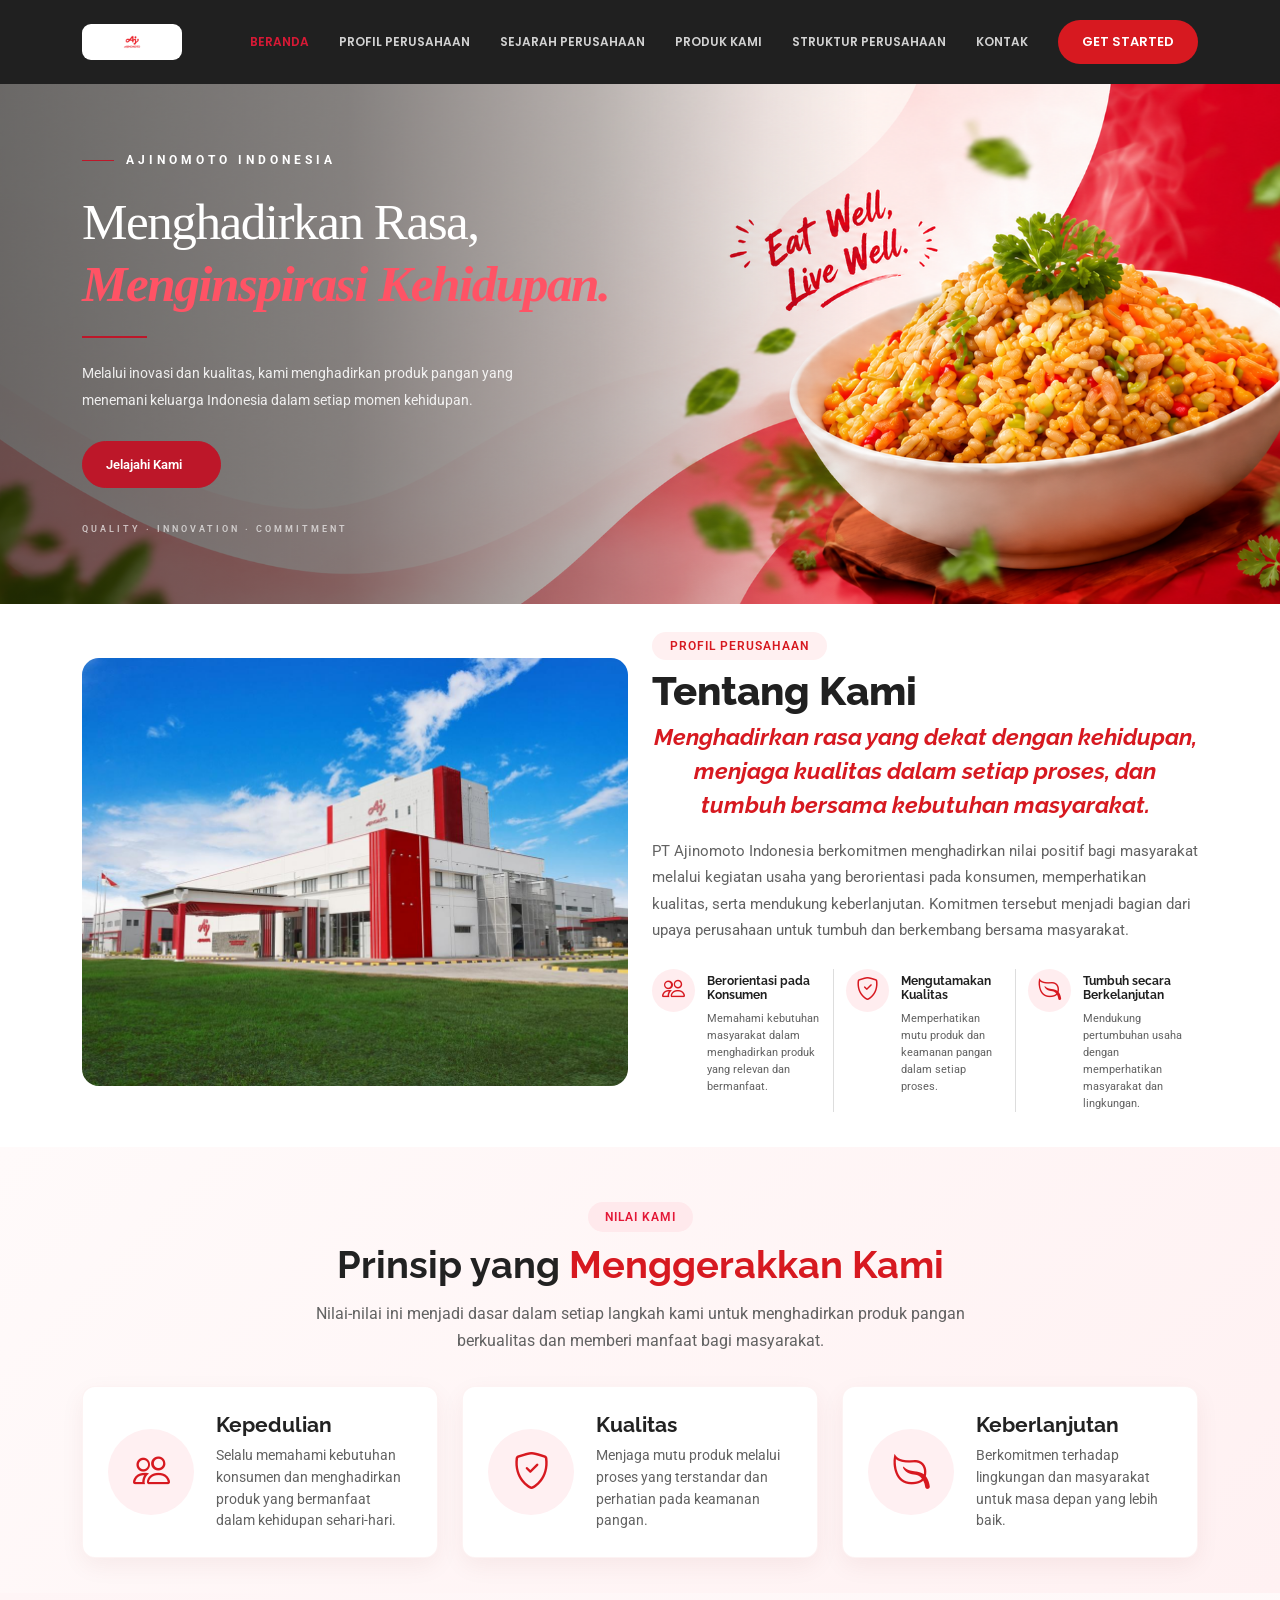
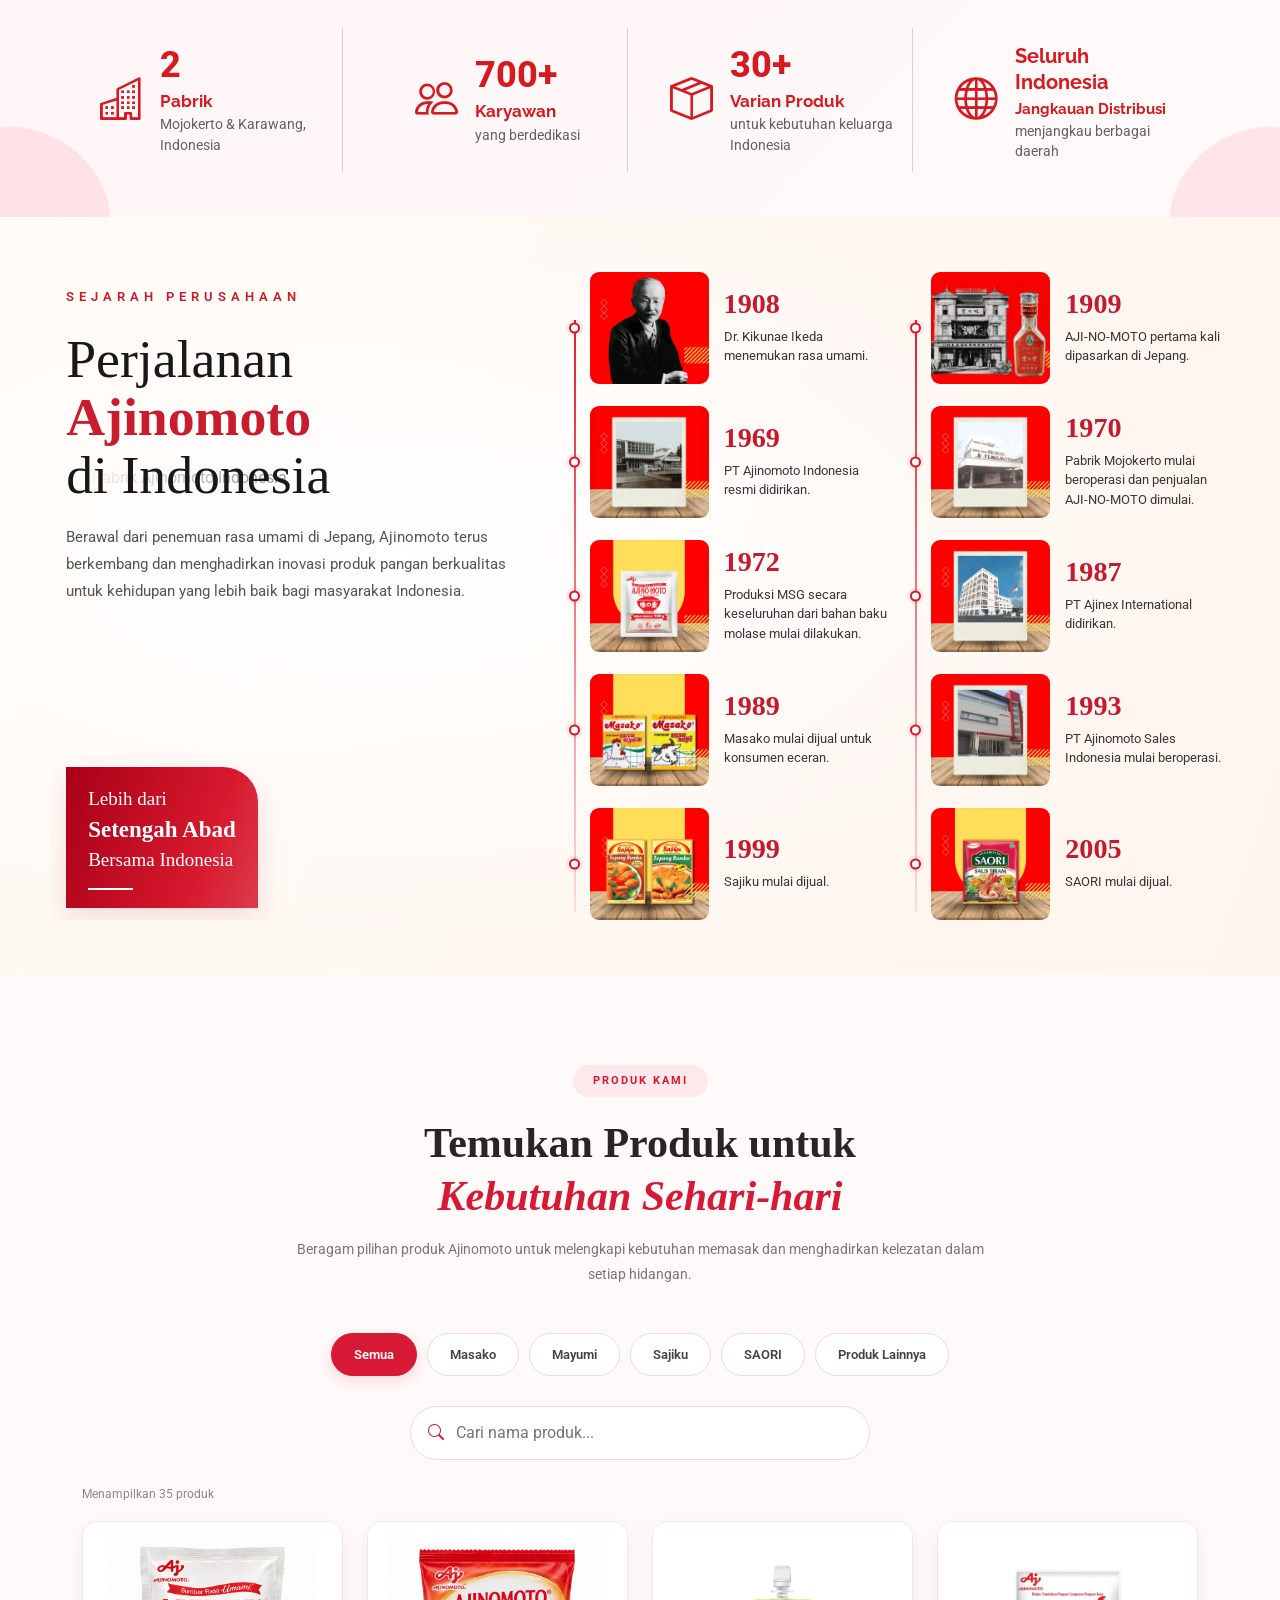
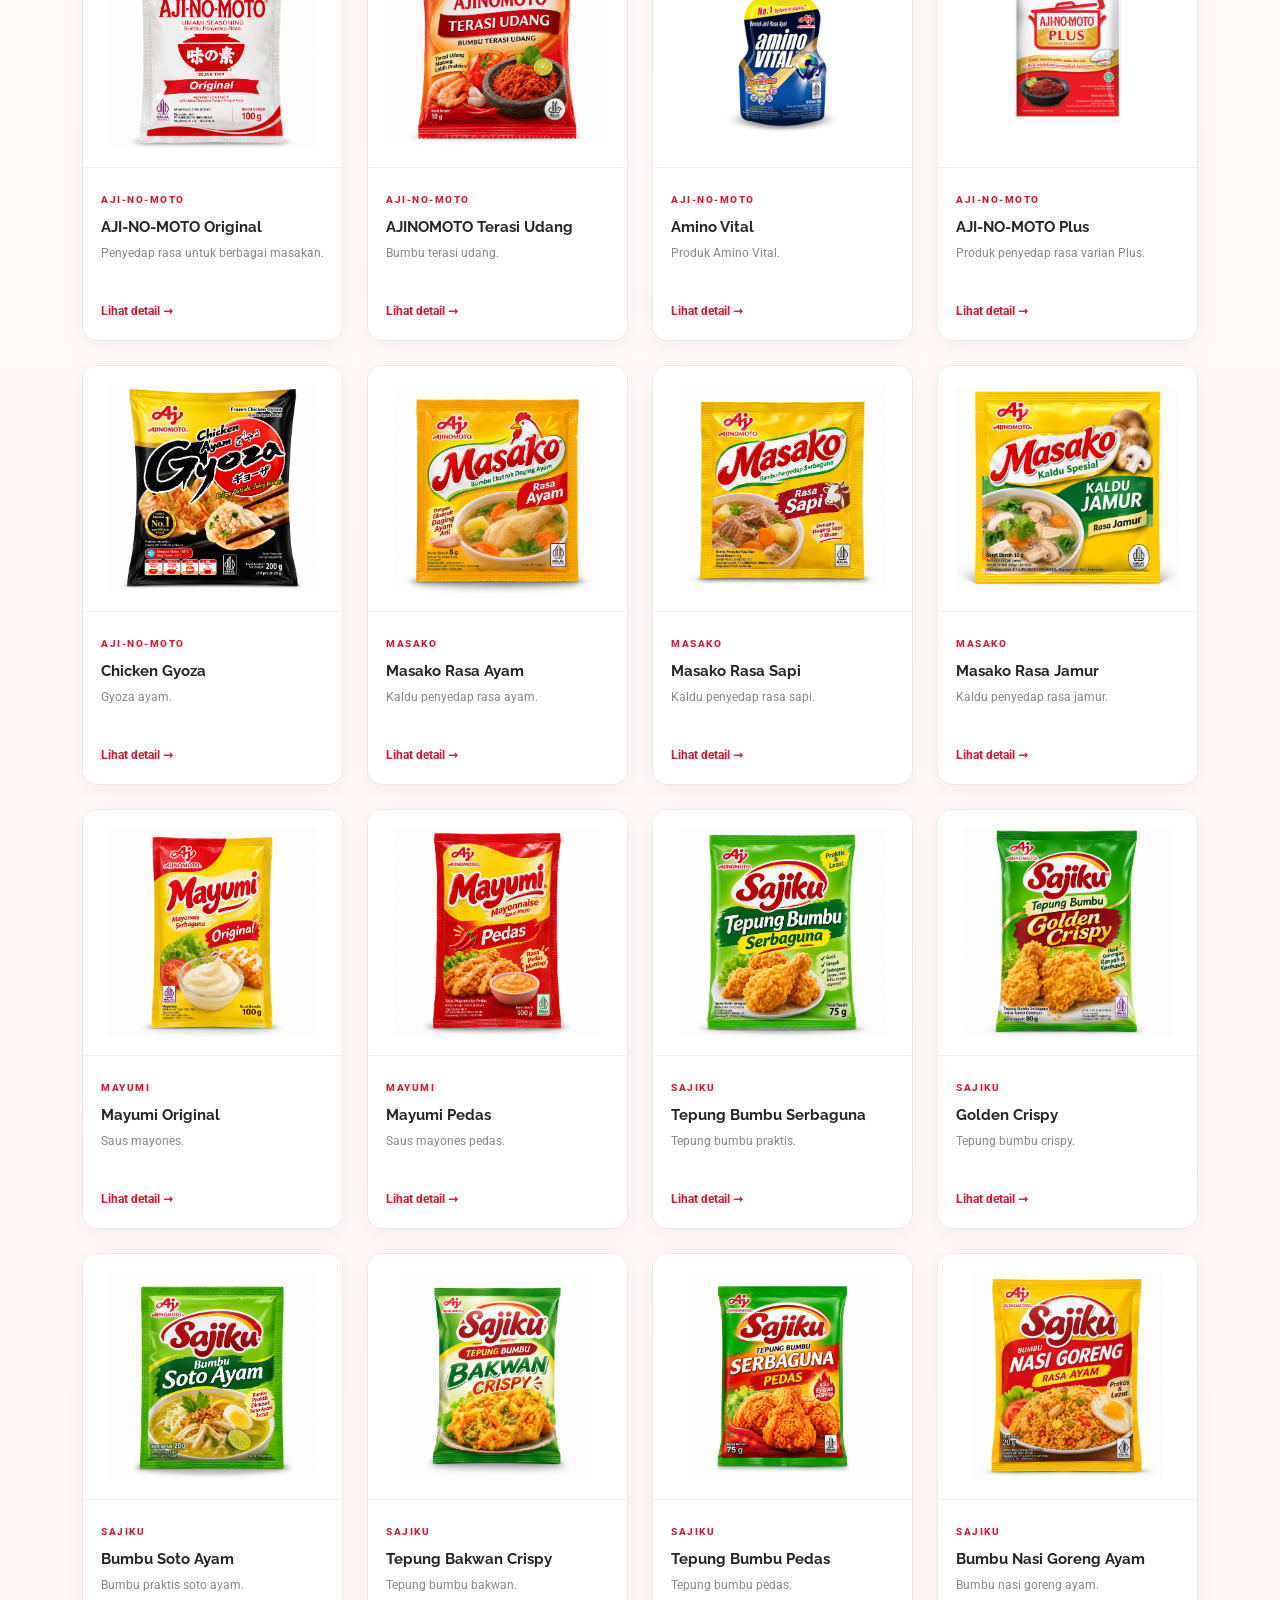
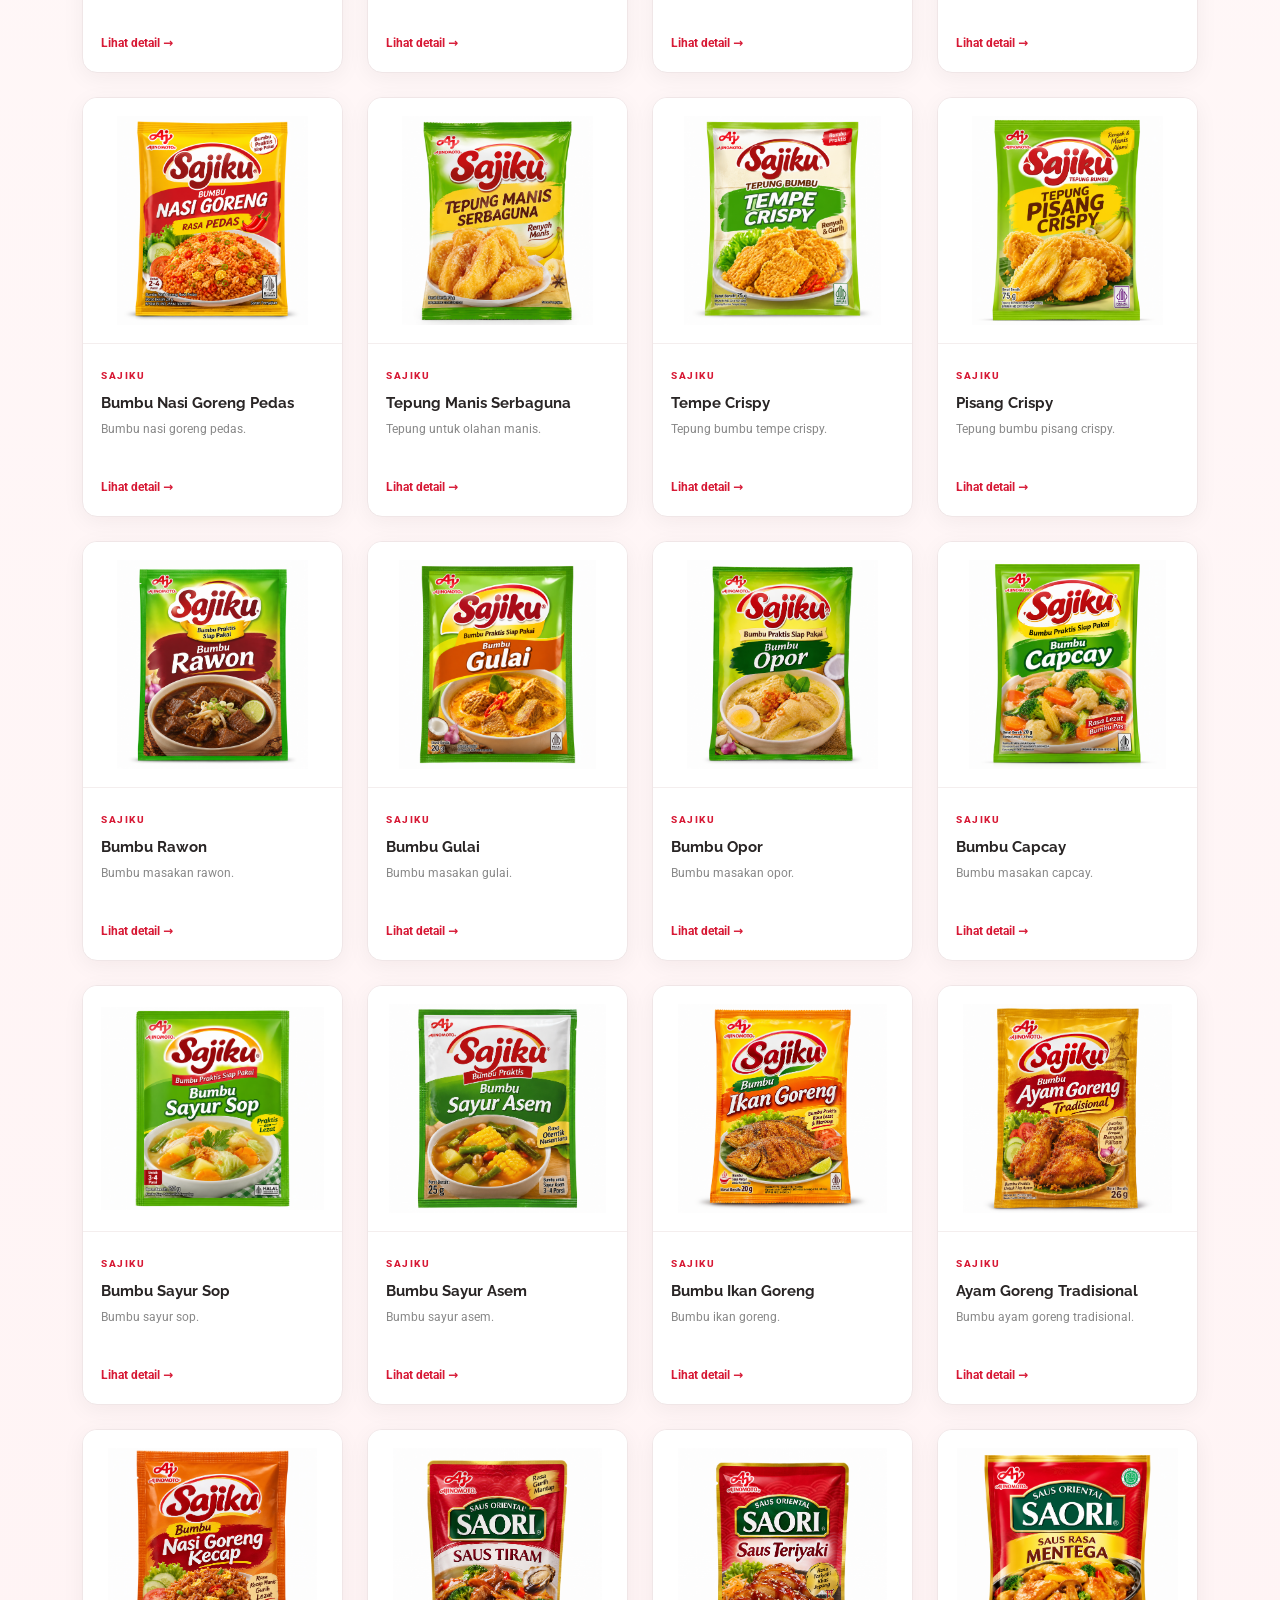
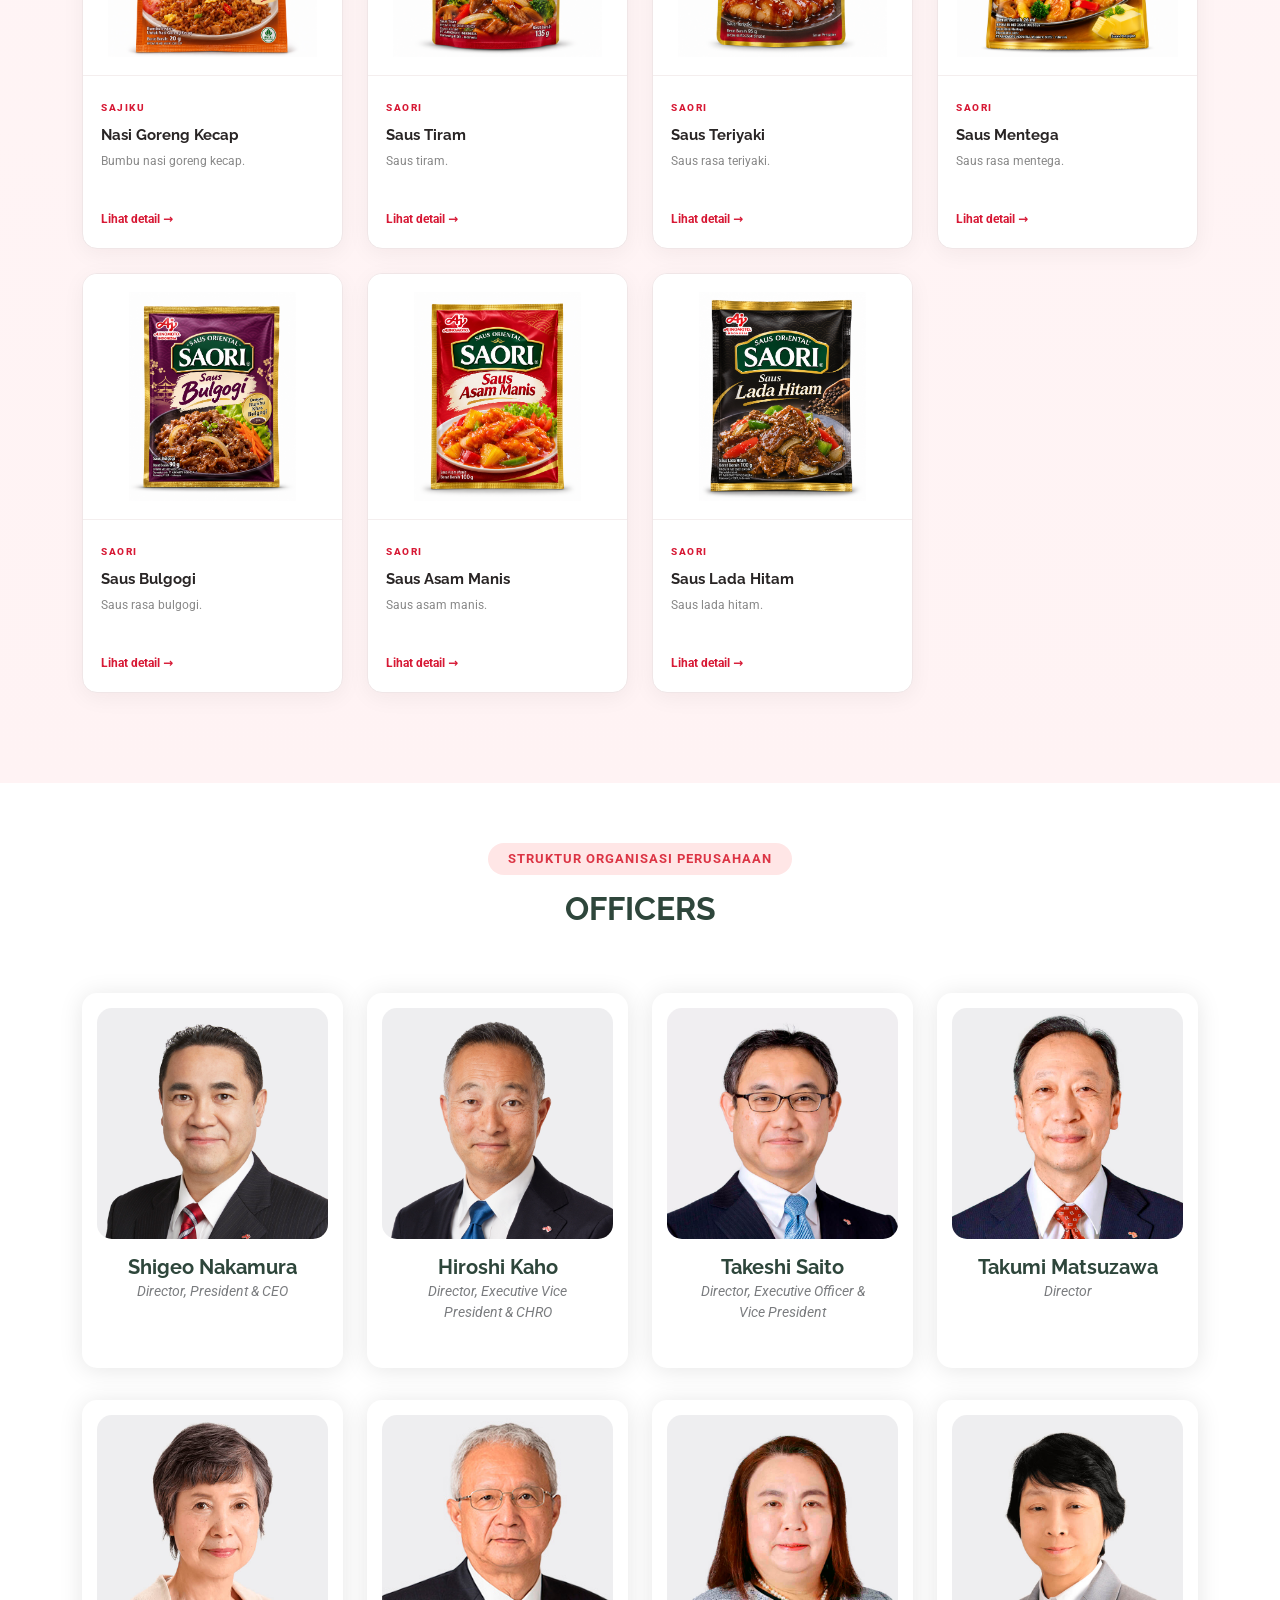
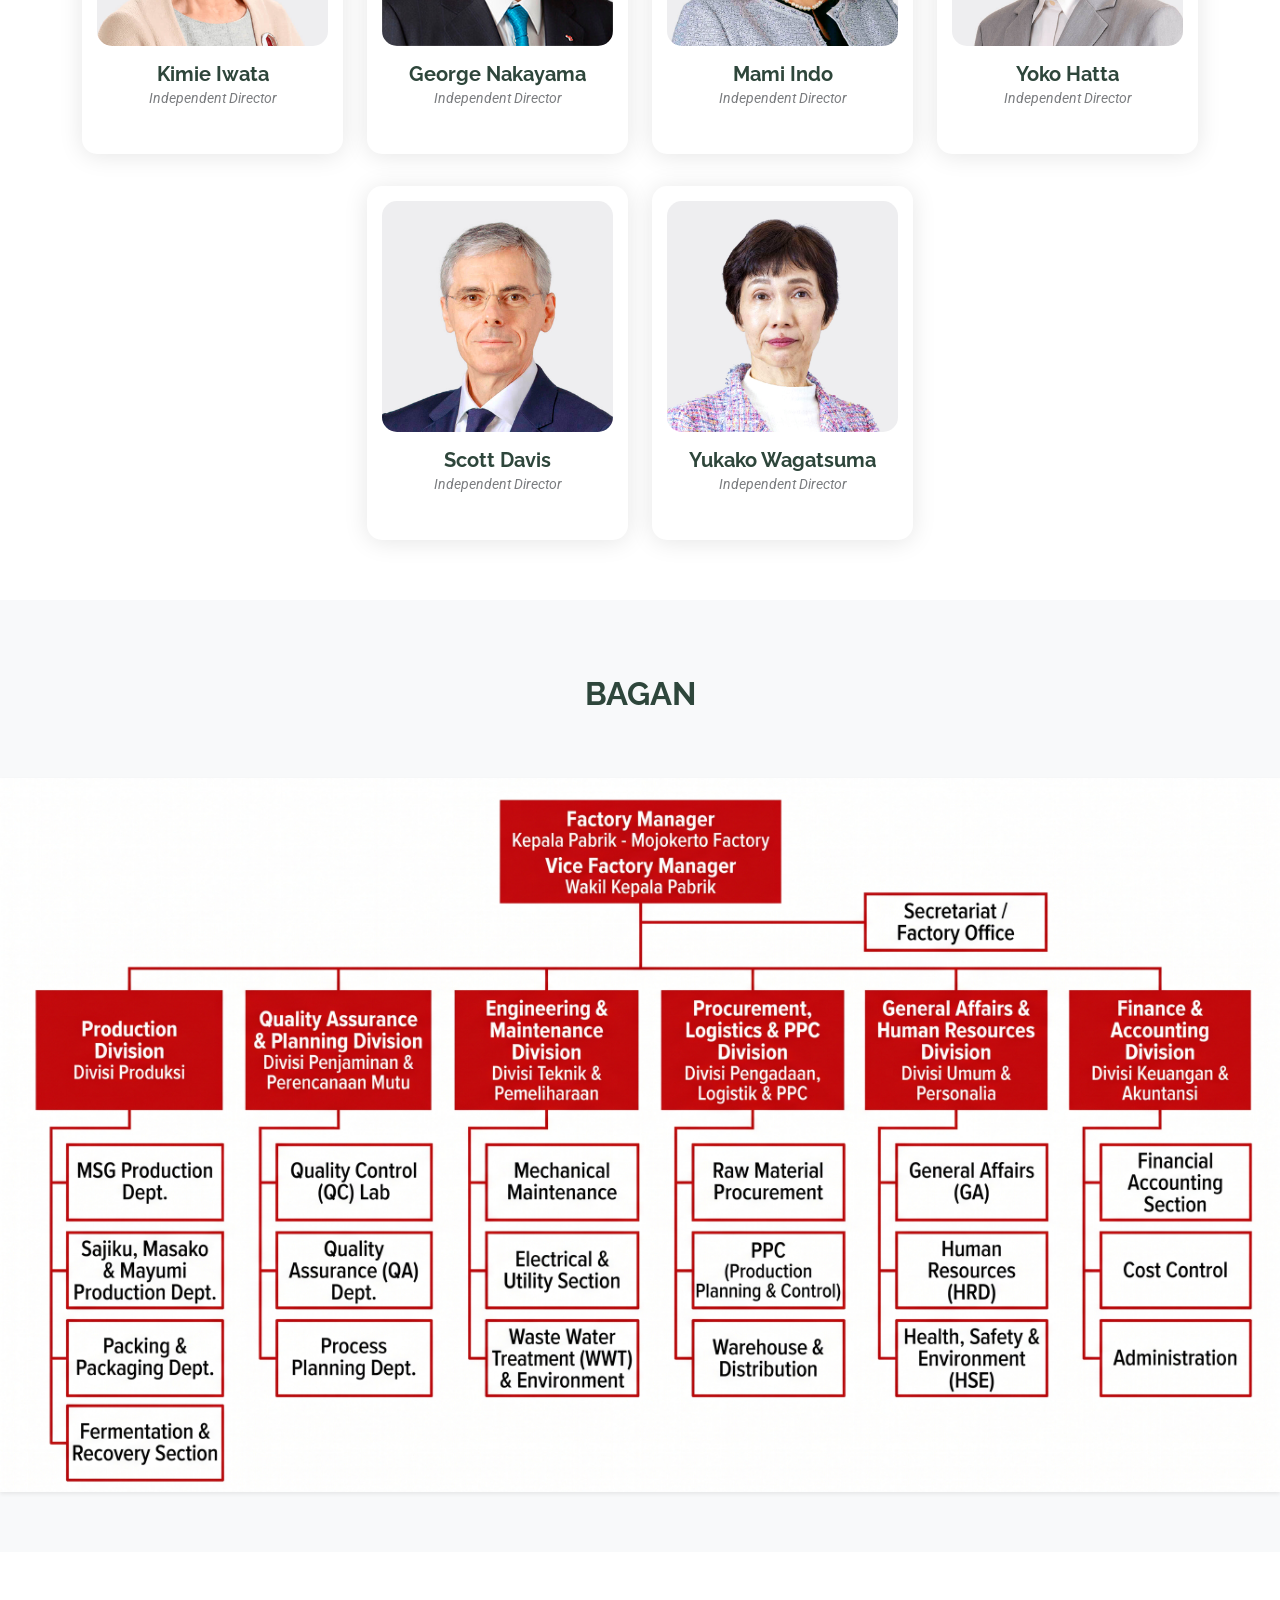
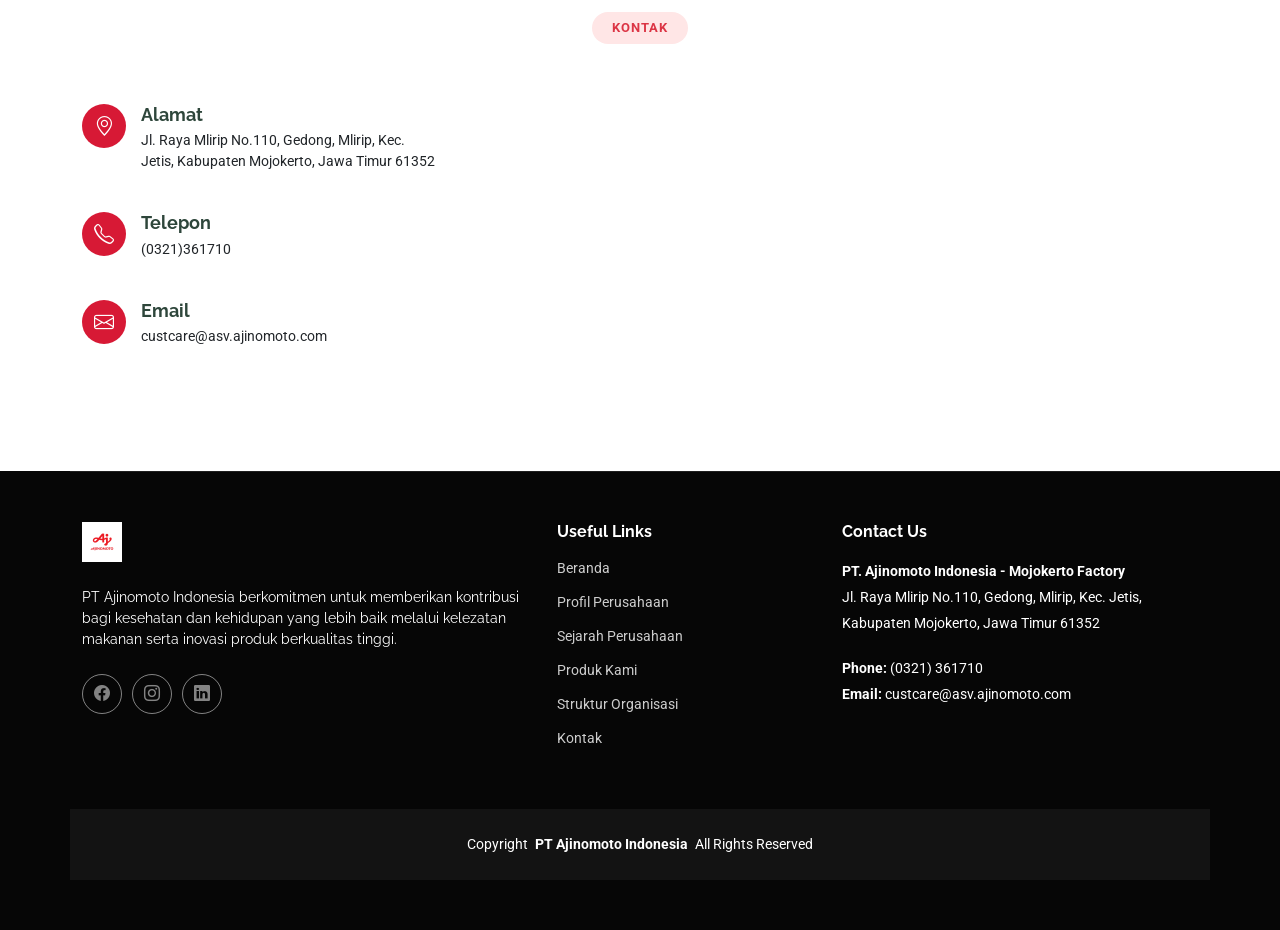
==== index.html @ 71428873 "first commit" ====
<!DOCTYPE html>
<html lang="en">

<head>
  <meta charset="utf-8">
  <meta content="width=device-width, initial-scale=1.0" name="viewport">
  <title>Index - Remember Bootstrap Template</title>
  <meta name="description" content="">
  <meta name="keywords" content="">

  <!-- Favicons -->
  <link href="assets/img/favicon.png" rel="icon">
  <link href="assets/img/apple-touch-icon.png" rel="apple-touch-icon">

  <!-- Fonts -->
  <link href="https://fonts.googleapis.com" rel="preconnect">
  <link href="https://fonts.gstatic.com" rel="preconnect" crossorigin>
  <link href="https://fonts.googleapis.com/css2?family=Roboto:ital,wght@0,100;0,300;0,400;0,500;0,700;0,900;1,100;1,300;1,400;1,500;1,700;1,900&family=Poppins:ital,wght@0,100;0,200;0,300;0,400;0,500;0,600;0,700;0,800;0,900;1,100;1,200;1,300;1,400;1,500;1,600;1,700;1,800;1,900&family=Raleway:ital,wght@0,100;0,200;0,300;0,400;0,500;0,600;0,700;0,800;0,900;1,100;1,200;1,300;1,400;1,500;1,600;1,700;1,800;1,900&display=swap" rel="stylesheet">

  <!-- Vendor CSS Files -->
  <link href="assets/vendor/bootstrap/css/bootstrap.min.css" rel="stylesheet">
  <link href="assets/vendor/bootstrap-icons/bootstrap-icons.css" rel="stylesheet">
  <link href="assets/vendor/aos/aos.css" rel="stylesheet">
  <link href="assets/vendor/glightbox/css/glightbox.min.css" rel="stylesheet">
  <link href="assets/vendor/swiper/swiper-bundle.min.css" rel="stylesheet">

  <!-- Main CSS File -->
  <link href="assets/css/main.css" rel="stylesheet">

  <!-- =======================================================
  * Template Name: Remember
  * Template URL: https://bootstrapmade.com/gambar1-free-multipurpose-bootstrap-template/
  * Updated: Aug 07 2024 with Bootstrap v5.3.3
  * Author: BootstrapMade.com
  * License: https://bootstrapmade.com/license/
  ======================================================== -->
</head>

<body class="index-page">

<header id="header" class="header d-flex align-items-center sticky-top">
    <div class="container-fluid container-xl position-relative d-flex align-items-center me-auto">

      <a href="index.html" class="logo d-flex align-items-center me-auto">
        <img src="assets/img/gambar1.jpg" alt="Logo Ajinomoto Indonesia" class="logo-ajinomoto">
      </a>

      <nav id="navmenu" class="navmenu">
        <ul>
          <li><a href="#hero" class="active">Beranda</a></li>
          <li><a href="#about">Profil Perusahaan</a></li>
          <li><a href="#sejarah">Sejarah Perusahaan</a></li>
          <li><a href="#portfolio">Produk Kami</a></li>
          <li><a href="#team">Struktur Perusahaan</a></li>
          <li><a href="#contact">Kontak</a></li>
        </ul>
        <i class="mobile-nav-toggle d-xl-none bi bi-list"></i>
      </nav>

      <a class="btn-getstarted" href="#about">Get Started</a>

    </div>
  </header>

  <main class="main">

    <!-- Hero Section -->
    <section id="hero" class="hero section dark-background">

      <img src="assets/img/gambar4.png" alt="" data-aos="fade-in">

    
<div class="container">
  <div class="hero-editorial">

    <div class="hero-eyebrow">
      <span></span>
      AJINOMOTO INDONESIA
    </div>

    <h1>
      Menghadirkan Rasa,
      <span>Menginspirasi Kehidupan.</span>
    </h1>

    <div class="hero-line"></div>

    <p>
      Melalui inovasi dan kualitas, kami menghadirkan
      produk pangan yang menemani keluarga Indonesia
      dalam setiap momen kehidupan.
    </p>

    <div class="hero-actions">
      <a href="#about" class="hero-btn-primary">
        Jelajahi Kami
        <span></span>
      </a>

    </div>

    <div class="hero-caption">
      QUALITY · INNOVATION · COMMITMENT
    </div>

  </div>
</div>

    </section><!-- /Hero Section -->
    
<!-- Tentang Kami -->
<section id="about" class="about-ajino section">
  <div class="container">
    <div class="row align-items-center g-4">

      <!-- Foto pabrik -->
      <div class="col-lg-6">
        <div class="about-photo">
          <img
            src="assets/img/profil.jpg"
            alt="Pabrik Ajinomoto Indonesia"
            class="img-fluid"
          >
        </div>
      </div>

      <!-- Informasi perusahaan -->
      <div class="col-lg-6">
        <span class="section-label">PROFIL PERUSAHAAN</span>
        <h2 class="about-heading">Tentang Kami</h2>

        <h3 class="about-highlight">
          Menghadirkan rasa yang dekat dengan kehidupan,
          menjaga kualitas dalam setiap proses,
          dan tumbuh bersama kebutuhan masyarakat.
        </h3>

        <p class="about-description">
          PT Ajinomoto Indonesia berkomitmen menghadirkan nilai
          positif bagi masyarakat melalui kegiatan usaha yang
          berorientasi pada konsumen, memperhatikan kualitas,
          serta mendukung keberlanjutan. Komitmen tersebut menjadi
          bagian dari upaya perusahaan untuk tumbuh dan berkembang
          bersama masyarakat.
        </p>

        <!-- Tiga nilai utama -->
        <div class="about-values">

          <div class="value-item">
            <div class="value-icon">
              <i class="bi bi-people"></i>
            </div>
            <div>
              <h4>Berorientasi pada Konsumen</h4>
              <p>
                Memahami kebutuhan masyarakat dalam menghadirkan
                produk yang relevan dan bermanfaat.
              </p>
            </div>
          </div>

          <div class="value-item">
            <div class="value-icon">
              <i class="bi bi-shield-check"></i>
            </div>
            <div>
              <h4>Mengutamakan Kualitas</h4>
              <p>
                Memperhatikan mutu produk dan keamanan pangan
                dalam setiap proses.
              </p>
            </div>
          </div>

          <div class="value-item">
            <div class="value-icon">
              <i class="bi bi-leaf"></i>
            </div>
            <div>
              <h4>Tumbuh secara Berkelanjutan</h4>
              <p>
                Mendukung pertumbuhan usaha dengan memperhatikan
                masyarakat dan lingkungan.
              </p>
            </div>
          </div>

        </div>
      </div>

    </div>
  </div>
</section>

   <!-- BAGIAN PRINSIP YANG MENGGERAKKAN KAMI -->
<section id="why-us" class="ajino-principles section">

  <div class="container">

    <div class="ajino-section-heading text-center">
      <span class="ajino-label">NILAI KAMI</span>

      <h2>
        Prinsip yang <span>Menggerakkan Kami</span>
      </h2>

      <p>
        Nilai-nilai ini menjadi dasar dalam setiap langkah kami
        untuk menghadirkan produk pangan berkualitas dan memberi
        manfaat bagi masyarakat.
      </p>
    </div>

    <!-- Tiga kartu prinsip -->
    <div class="row g-4">

      <div class="col-lg-4">
        <div class="principle-card">
          <div class="principle-icon">
            <i class="bi bi-people"></i>
          </div>

          <div>
            <h3>Kepedulian</h3>
            <p>
              Selalu memahami kebutuhan konsumen dan menghadirkan
              produk yang bermanfaat dalam kehidupan sehari-hari.
            </p>
          </div>
        </div>
      </div>

      <div class="col-lg-4">
        <div class="principle-card">
          <div class="principle-icon">
            <i class="bi bi-shield-check"></i>
          </div>

          <div>
            <h3>Kualitas</h3>
            <p>
              Menjaga mutu produk melalui proses yang terstandar
              dan perhatian pada keamanan pangan.
            </p>
          </div>
        </div>
      </div>

      <div class="col-lg-4">
        <div class="principle-card">
          <div class="principle-icon">
            <i class="bi bi-leaf"></i>
          </div>

          <div>
            <h3>Keberlanjutan</h3>
            <p>
              Berkomitmen terhadap lingkungan dan masyarakat
              untuk masa depan yang lebih baik.
            </p>
          </div>
        </div>
      </div>

    </div>

  </div>
</section>


<!-- BAGIAN STATISTIK DENGAN ANGKA BERGERAK -->
<section id="stats" class="ajino-stats section">

  <div class="container">

    <div class="row gy-4">

      <!-- Statistik 1: Pabrik -->
      <div class="col-lg-3 col-md-6">
        <div class="ajino-stat-item">

          <i class="bi bi-buildings stat-icon"></i>

          <div class="stat-content">
            <div class="stat-number">
              <span
                data-purecounter-start="0"
                data-purecounter-end="2"
                data-purecounter-duration="2"
                class="purecounter">0</span>
            </div>

            <h3>Pabrik</h3>
            <p>Mojokerto & Karawang, Indonesia</p>
          </div>

        </div>
      </div>

      <!-- Statistik 2: Karyawan -->
      <div class="col-lg-3 col-md-6">
        <div class="ajino-stat-item">

          <i class="bi bi-people stat-icon"></i>

          <div class="stat-content">
            <div class="stat-number">
              <span
                data-purecounter-start="0"
                data-purecounter-end="700"
                data-purecounter-duration="2"
                class="purecounter">0</span>+
            </div>

            <h3>Karyawan</h3>
            <p>yang berdedikasi</p>
          </div>

        </div>
      </div>

      <!-- Statistik 3: Varian produk -->
      <div class="col-lg-3 col-md-6">
        <div class="ajino-stat-item">

          <i class="bi bi-box-seam stat-icon"></i>

          <div class="stat-content">
            <div class="stat-number">
              <span
                data-purecounter-start="0"
                data-purecounter-end="30"
                data-purecounter-duration="2"
                class="purecounter">0</span>+
            </div>

            <h3>Varian Produk</h3>
            <p>untuk kebutuhan keluarga Indonesia</p>
          </div>

        </div>
      </div>

      <!-- Statistik 4: Jangkauan distribusi -->
      <div class="col-lg-3 col-md-6">
        <div class="ajino-stat-item">

          <i class="bi bi-globe stat-icon"></i>

          <div class="stat-content">
            <h3 class="stat-reach">Seluruh Indonesia</h3>
            <h4>Jangkauan Distribusi</h4>
            <p>menjangkau berbagai daerah</p>
          </div>

        </div>
      </div>
    </div>

  </div>
</section>

<!-- ================= SEJARAH AJINOMOTO ================= -->
<section id="sejarah" class="aj-history">

  <div class="history-layout">

    <!-- KOLOM KIRI -->
    <div class="history-left">

      <div class="history-heading">
        <span class="history-eyebrow">SEJARAH PERUSAHAAN</span>

        <h2>
          Perjalanan
          <span>Ajinomoto</span>
          di Indonesia
        </h2>

        <p>
          Berawal dari penemuan rasa umami di Jepang,
          Ajinomoto terus berkembang dan menghadirkan
          inovasi produk pangan berkualitas untuk
          kehidupan yang lebih baik bagi masyarakat Indonesia.
        </p>
      </div>

      <div class="history-factory">
        <img
          src="assets/img/sejarah/pabrik-ajinomoto.jpg"
          alt="Pabrik Ajinomoto Indonesia">
      </div>

      <div class="history-slogan">
        <span>Lebih dari</span>
        <strong>Setengah Abad</strong>
        <span>Bersama Indonesia</span>
        <div class="slogan-line"></div>
      </div>

    </div>


    <!-- KOLOM KANAN -->
    <div class="history-right">

      <!-- TIMELINE KOLOM PERTAMA -->
      <div class="history-column">

        <article class="history-event">
          <div class="event-image">
            <img src="assets/img/sejarah/1908.jpg" alt="Dr. Kikunae Ikeda">
          </div>
          <div class="event-info">
            <h3>1908</h3>
            <p>Dr. Kikunae Ikeda menemukan rasa umami.</p>
          </div>
        </article>

        <article class="history-event">
          <div class="event-image">
            <img src="assets/img/sejarah/1969.jpg" alt="Sejarah Ajinomoto Indonesia">
          </div>
          <div class="event-info">
            <h3>1969</h3>
            <p>PT Ajinomoto Indonesia resmi didirikan.</p>
          </div>
        </article>

        <article class="history-event">
          <div class="event-image">
            <img src="assets/img/sejarah/1972.jpg" alt="Fasilitas produksi">
          </div>
          <div class="event-info">
            <h3>1972</h3>
            <p>Produksi MSG secara keseluruhan dari bahan baku molase mulai dilakukan.</p>
          </div>
        </article>

        <article class="history-event">
          <div class="event-image">
            <img src="assets/img/sejarah/1989.jpg" alt="Produk Masako">
          </div>
          <div class="event-info">
            <h3>1989</h3>
            <p>Masako mulai dijual untuk konsumen eceran.</p>
          </div>
        </article>

        <article class="history-event">
          <div class="event-image">
            <img src="assets/img/sejarah/1999.jpg" alt="Produk Sajiku">
          </div>
          <div class="event-info">
            <h3>1999</h3>
            <p>Sajiku mulai dijual.</p>
          </div>
        </article>

      </div>


      <!-- TIMELINE KOLOM KEDUA -->
      <div class="history-column">

        <article class="history-event">
          <div class="event-image">
            <img src="assets/img/sejarah/1909.png" alt="Kemasan awal AJI-NO-MOTO">
          </div>
          <div class="event-info">
            <h3>1909</h3>
            <p>AJI-NO-MOTO pertama kali dipasarkan di Jepang.</p>
          </div>
        </article>

        <article class="history-event">
          <div class="event-image">
            <img src="assets/img/sejarah/1970.jpg" alt="Pabrik Mojokerto">
          </div>
          <div class="event-info">
            <h3>1970</h3>
            <p>Pabrik Mojokerto mulai beroperasi dan penjualan AJI-NO-MOTO dimulai.</p>
          </div>
        </article>

        <article class="history-event">
          <div class="event-image">
            <img src="assets/img/sejarah/1987.jpg" alt="Perkembangan perusahaan">
          </div>
          <div class="event-info">
            <h3>1987</h3>
            <p>PT Ajinex International didirikan.</p>
          </div>
        </article>

        <article class="history-event">
          <div class="event-image">
            <img src="assets/img/sejarah/1993.jpg" alt="PT Ajinomoto Sales Indonesia">
          </div>
          <div class="event-info">
            <h3>1993</h3>
            <p>PT Ajinomoto Sales Indonesia mulai beroperasi.</p>
          </div>
        </article>

        <article class="history-event">
          <div class="event-image">
            <img src="assets/img/sejarah/2005.jpg" alt="Produk SAORI">
          </div>
          <div class="event-info">
            <h3>2005</h3>
            <p>SAORI mulai dijual.</p>
          </div>
        </article>

      </div>

    </div>
  </div>
</section>
<!-- ================= END SEJARAH ================= -->


<!-- PRODUCT CATALOG SECTION -->
<section id="portfolio" class="aj-product-section">

  <div class="container">

    <!-- JUDUL KATALOG -->
    <div class="product-heading" data-aos="fade-up">
      <span class="product-label">PRODUK KAMI</span>

      <h2>
        Temukan Produk untuk<br>
        <span>Kebutuhan Sehari-hari</span>
      </h2>

      <p>
        Beragam pilihan produk Ajinomoto untuk melengkapi
        kebutuhan memasak dan menghadirkan kelezatan
        dalam setiap hidangan.
      </p>
    </div>

    <!-- FILTER KATEGORI -->
    <div class="product-filter" id="productFilters">

      <button class="filter-btn active"
        type="button" data-filter="all">
        Semua
      </button>

      <button class="filter-btn"
        type="button" data-filter="masako">
        Masako
      </button>

      <button class="filter-btn"
        type="button" data-filter="mayumi">
        Mayumi
      </button>

      <button class="filter-btn"
        type="button" data-filter="sajiku">
        Sajiku
      </button>

      <button class="filter-btn"
        type="button" data-filter="saori">
        SAORI
      </button>

      <button class="filter-btn"
        type="button" data-filter="lainnya">
        Produk Lainnya
      </button>

    </div>

    <!-- PENCARIAN PRODUK -->
    <div class="product-search">
      <i class="bi bi-search"></i>

      <input
        type="search"
        id="productSearch"
        placeholder="Cari nama produk..."
        autocomplete="off">
    </div>

    <!-- JUMLAH PRODUK -->
    <div class="product-result">
      <span id="productCount">
        Menampilkan semua produk
      </span>
    </div>

    <!-- GRID PRODUK -->
    <div class="row g-4" id="productGrid">
      <!-- Produk akan dimuat melalui JavaScript -->
    </div>

    <!-- PRODUK TIDAK DITEMUKAN -->
    <div class="product-empty" id="emptyProduct" hidden>

      <i class="bi bi-search"></i>

      <h4>Produk tidak ditemukan</h4>

      <p>
        Coba gunakan kata kunci atau kategori lainnya.
      </p>

    </div>

  </div>

</section>
<!-- /PRODUCT CATALOG SECTION -->


<!-- MODAL DETAIL PRODUK -->
<div class="modal fade product-modal"
  id="productDetailModal"
  tabindex="-1"
  aria-labelledby="productModalTitle"
  aria-hidden="true">

  <div class="modal-dialog modal-dialog-centered modal-lg">

    <div class="modal-content">

      <button type="button"
        class="product-modal-close"
        data-bs-dismiss="modal"
        aria-label="Tutup">

        <i class="bi bi-x-lg"></i>

      </button>

      <div class="modal-body">

        <div class="row align-items-center g-4">

          <!-- GAMBAR PRODUK -->
          <div class="col-md-5">

            <div class="product-modal-image">

              <img
                id="modalProductImage"
                src=""
                alt="">

            </div>

          </div>

          <!-- INFORMASI PRODUK -->
          <div class="col-md-7">

            <span
              class="product-brand"
              id="modalProductBrand">
            </span>

            <h3 id="productModalTitle"></h3>

            <p id="modalProductDescription"></p>

          </div>

        </div>

      </div>

    </div>

  </div>

</div>
<!-- /MODAL DETAIL PRODUK -->


<!-- Team Section -->
<section id="team" class="team section">

  <!-- Section Title -->
  <div class="container section-title" data-aos="fade-up">
    <h2>STRUKTUR ORGANISASI PERUSAHAAN</h2>
    <div><span>OFFICERS</span></div>
  </div><!-- End Section Title -->

  <div class="container">

    <!-- BARIS 1  -->
    <div class="row gy-4">

      <div class="col-xl-3 col-md-6 d-flex align-items-stretch" data-aos="fade-up" data-aos-delay="100">
        <div class="member">
          <img src="assets/img/team/shigeo.jpg" class="img-fluid" alt="Shigeo Nakamura">
          <div class="member-content">
            <h4>Shigeo Nakamura</h4>
            <span>Director, President & CEO</span>
          </div>
        </div>
      </div><!-- End Team Member -->

      <div class="col-xl-3 col-md-6 d-flex align-items-stretch" data-aos="fade-up" data-aos-delay="200">
        <div class="member">
          <img src="assets/img/team/hiroshi.jpg" class="img-fluid" alt="Hiroshi Kaho">
          <div class="member-content">
            <h4>Hiroshi Kaho</h4>
            <span>Director, Executive Vice President & CHRO</span>
          </div>
        </div>
      </div><!-- End Team Member -->

      <div class="col-xl-3 col-md-6 d-flex align-items-stretch" data-aos="fade-up" data-aos-delay="300">
        <div class="member">
          <img src="assets/img/team/takeshi.jpg" class="img-fluid" alt="Takeshi Saito">
          <div class="member-content">
            <h4>Takeshi Saito</h4>
            <span>Director, Executive Officer & Vice President</span>
          </div>
        </div>
      </div><!-- End Team Member -->

      <div class="col-xl-3 col-md-6 d-flex align-items-stretch" data-aos="fade-up" data-aos-delay="400">
        <div class="member">
          <img src="assets/img/team/takumi.jpg" class="img-fluid" alt="Takumi Matsuzawa">
          <div class="member-content">
            <h4>Takumi Matsuzawa</h4>
            <span>Director</span>
          </div>
        </div>
      </div><!-- End Team Member -->

    </div><!-- End Baris 1 -->

    <!-- BARIS 2  -->
    <div class="row gy-4 mt-2">

      <div class="col-xl-3 col-md-6 d-flex align-items-stretch" data-aos="fade-up" data-aos-delay="100">
        <div class="member">
          <img src="assets/img/team/kimie.jpg" class="img-fluid" alt="Kimie Iwata">
          <div class="member-content">
            <h4>Kimie Iwata</h4>
            <span>Independent Director</span>
          </div>
        </div>
      </div><!-- End Team Member -->

      <div class="col-xl-3 col-md-6 d-flex align-items-stretch" data-aos="fade-up" data-aos-delay="200">
        <div class="member">
          <img src="assets/img/team/george.jpg" class="img-fluid" alt="George Nakayama">
          <div class="member-content">
            <h4>George Nakayama</h4>
            <span>Independent Director</span>
          </div>
        </div>
      </div><!-- End Team Member -->

      <div class="col-xl-3 col-md-6 d-flex align-items-stretch" data-aos="fade-up" data-aos-delay="300">
        <div class="member">
          <img src="assets/img/team/mami.jpg" class="img-fluid" alt="Mami Indo">
          <div class="member-content">
            <h4>Mami Indo</h4>
            <span>Independent Director</span>
          </div>
        </div>
      </div><!-- End Team Member -->

      <div class="col-xl-3 col-md-6 d-flex align-items-stretch" data-aos="fade-up" data-aos-delay="400">
        <div class="member">
          <img src="assets/img/team/yoko.jpg" class="img-fluid" alt="Yoko Hatta">
          <div class="member-content">
            <h4>Yoko Hatta</h4>
            <span>Independent Director</span>
          </div>
        </div>
      </div><!-- End Team Member -->

    </div><!-- End Baris 2 -->

    <!-- BARIS 3 -->
    <div class="row gy-4 justify-content-center mt-2">

      <div class="col-xl-3 col-md-6 d-flex align-items-stretch" data-aos="fade-up" data-aos-delay="100">
        <div class="member">
          <img src="assets/img/team/scott.jpg" class="img-fluid" alt="Scott Davis">
          <div class="member-content">
            <h4>Scott Davis</h4>
            <span>Independent Director</span>
          </div>
        </div>
      </div><!-- End Team Member -->

      <div class="col-xl-3 col-md-6 d-flex align-items-stretch" data-aos="fade-up" data-aos-delay="200">
        <div class="member">
          <img src="assets/img/team/yukako.jpg" class="img-fluid" alt="Yukako Wagatsuma">
          <div class="member-content">
            <h4>Yukako Wagatsuma</h4>
            <span>Independent Director</span>
          </div>
        </div>
      </div><!-- End Team Member -->

    </div><!-- End Baris 3 -->
  </div>
</section><!-- /Team Section -->


<!-- Section Struktur Organisasi (Full Screen Width) -->
<section id="struktur-organisasi" class="struktur-organisasi section" style="background-color: #f8f9fa; padding: 60px 0;">

  <!-- Section Title -->
  <div class="container section-title" data-aos="fade-up">
    <div><span>BAGAN</span></div>
  </div><!-- End Section Title -->

  <div class="container-fluid px-0" data-aos="fade-up" data-aos-delay="100">
    <div class="w-100 text-center">
      <div class="org-chart-box w-100 p-0 bg-white shadow-sm border-0">
        <img src="assets/img/Struktur%20Organisasi%20Ajinomoto.jpg" class="img-fluid w-100" alt="Struktur Organisasi Perusahaan" style="height: auto; display: block;">
      </div>
    </div>
  </div>

</section><!-- /Section Struktur Organisasi -->


<!-- Contact Section -->
<section id="contact" class="contact section">
  <!-- Section Title -->
  <div class="container section-title" data-aos="fade-up">
    <h2>KONTAK</h2>
  </div><!-- End Section Title -->

  <div class="container" data-aos="fade-up" data-aos-delay="100">
    <div class="row gy-4">

      <div class="col-lg-4">
        <div class="info-item d-flex" data-aos="fade-up" data-aos-delay="300">
          <i class="bi bi-geo-alt flex-shrink-0"></i>
          <div>
            <h3>Alamat</h3>
            <p>Jl. Raya Mlirip No.110, Gedong, Mlirip, Kec. Jetis, Kabupaten Mojokerto, Jawa Timur 61352</p>
          </div>
        </div><!-- End Info Item -->

        <div class="info-item d-flex" data-aos="fade-up" data-aos-delay="400">
          <i class="bi bi-telephone flex-shrink-0"></i>
          <div>
            <h3>Telepon</h3>
            <p>(0321)361710</p>
          </div>
        </div><!-- End Info Item -->

        <div class="info-item d-flex" data-aos="fade-up" data-aos-delay="500">
          <i class="bi bi-envelope flex-shrink-0"></i>
          <div>
            <h3>Email</h3>
            <p>custcare@asv.ajinomoto.com</p>
          </div>
        </div><!-- End Info Item -->
      </div><!-- End Info Column -->

      <div class="col-lg-8" data-aos="fade-up" data-aos-delay="200">
        <iframe style="border:0; width: 100%; height: 100%; min-height: 300px; border-radius: 10px;" src="https://www.google.com/maps/embed?pb=!1m18!1m12!1m3!1d3955.5167664426544!2d112.44176711532454!3d-7.450966994625293!2m3!1f0!2f0!3f0!3m2!1i1024!2i768!4f13.1!3m3!1m2!1s0x2e780de4bc5953dd%3A0x992e30f634a63ebd!2sPT.%20Ajinomoto%20Indonesia%20-%20Mojokerto%20Factory!5e0!3m2!1sid!2sid!4v1710000000000!5m2!1sid!2sid" frameborder="0" allowfullscreen="" loading="lazy" referrerpolicy="no-referrer-when-downgrade"></iframe>
      </div><!-- End Google Maps Column -->

    </div>
  </div>
</section><!-- /Contact Section -->

</main>

  <footer id="footer" class="footer dark-background">

    <div class="container footer-top">
      <div class="row gy-4">
        
        <!-- Kolom Profil & Sosial Media -->
        <div class="col-lg-5 col-md-12 footer-about">
          <a href="index.html" class="logo d-flex align-items-center">
            <img src="assets/img/gambar1.jpg" alt="Logo Ajinomoto Indonesia" class="logo-ajinomoto">
          </a>
          <p>PT Ajinomoto Indonesia berkomitmen untuk memberikan kontribusi bagi kesehatan dan kehidupan yang lebih baik melalui kelezatan makanan serta inovasi produk berkualitas tinggi.</p>
            <div class="social-links d-flex mt-4">
            <a href="https://id.linkedin.com/company/ajinomoto-indonesia" target="_blank" rel="noopener noreferrer"><i class="bi bi-facebook"></i></a>
            <a href="https://www.instagram.com/ajinomoto.indonesia" target="_blank" rel="noopener noreferrer"><i class="bi bi-instagram"></i></a>
            <a href="https://id.linkedin.com/company/ajinomoto-indonesia" target="_blank" rel="noopener noreferrer"><i class="bi bi-linkedin"></i></a>
          </div>
        </div>

        <!-- Kolom Useful Links -->
        <div class="col-lg-3 col-6 footer-links">
          <h4>Useful Links</h4>
          <ul>
            <li><a href="#hero">Beranda</a></li>
            <li><a href="#about">Profil Perusahaan</a></li>
            <li><a href="#sejarah">Sejarah Perusahaan</a></li>
            <li><a href="#portfolio">Produk Kami</a></li>
            <li><a href="#struktur-organisasi">Struktur Organisasi</a></li>
            <li><a href="#contact">Kontak</a></li>
          </ul>
        </div>

        <!-- Kolom Informasi Kontak -->
        <div class="col-lg-4 col-md-12 footer-contact text-center text-md-start">
          <h4>Contact Us</h4>
          <p><strong>PT. Ajinomoto Indonesia - Mojokerto Factory</strong></p>
          <p>Jl. Raya Mlirip No.110, Gedong, Mlirip, Kec. Jetis,</p>
          <p>Kabupaten Mojokerto, Jawa Timur 61352</p>
          <p class="mt-4"><strong>Phone:</strong> <span>(0321) 361710</span></p>
          <p><strong>Email:</strong> <span>custcare@asv.ajinomoto.com</span></p>
        </div>

      </div>
    </div>

    <!-- Copyright -->
    <div class="container copyright text-center mt-4">
      <p><span>Copyright</span> <strong class="px-1 sitename">PT Ajinomoto Indonesia</strong> <span>All Rights Reserved</span></p>
    </div>

  </footer>

  <!-- Scroll Top -->
  <a href="#" id="scroll-top" class="scroll-top d-flex align-items-center justify-content-center"><i class="bi bi-arrow-up-short"></i></a>

  <!-- Preloader -->
  <div id="preloader"></div>

  <!-- Vendor JS Files -->
  <script src="assets/vendor/bootstrap/js/bootstrap.bundle.min.js"></script>
  <script src="assets/vendor/php-email-form/validate.js"></script>
  <script src="assets/vendor/aos/aos.js"></script>
  <script src="assets/vendor/glightbox/js/glightbox.min.js"></script>
  <script src="assets/vendor/purecounter/purecounter_vanilla.js"></script>
  <script src="assets/vendor/imagesloaded/imagesloaded.pkgd.min.js"></script>
  <script src="assets/vendor/isotope-layout/isotope.pkgd.min.js"></script>
  <script src="assets/vendor/swiper/swiper-bundle.min.js"></script>


<script>
    document.addEventListener("DOMContentLoaded", function () { 
      const historyEvents = document.querySelectorAll(".history-event"); 
      const historyObserver = new IntersectionObserver(function (entries) { 
        entries.forEach(function (entry) { 
          if (entry.isIntersecting) { 
            entry.target.classList.add("show"); 
            historyObserver.unobserve(entry.target); 
          } 
        }); 
      }, { threshold: 0.15 }); 
      
      historyEvents.forEach(function (event, index) { 
        event.style.transitionDelay = (index % 5) * 100 + "ms"; 
        historyObserver.observe(event); 
      }); 
    });
  </script>



  <!-- Main JS File -->
  <script src="assets/js/main.js"></script>

</body>
</html>
<script src="assets/js/main.js"></script>
</body>
</html>
---- assets/css/main.css ----
/**
* Template Name: Remember
* Template URL: https://bootstrapmade.com/remember-free-multipurpose-bootstrap-template/
* Updated: Aug 07 2024 with Bootstrap v5.3.3
* Author: BootstrapMade.com
* License: https://bootstrapmade.com/license/
*/

/*--------------------------------------------------------------
# Font & Color Variables
# Help: https://bootstrapmade.com/color-system/
--------------------------------------------------------------*/
/* Fonts */
:root {
  --default-font: "Roboto",  system-ui, -apple-system, "Segoe UI", Roboto, "Helvetica Neue", Arial, "Noto Sans", "Liberation Sans", sans-serif, "Apple Color Emoji", "Segoe UI Emoji", "Segoe UI Symbol", "Noto Color Emoji";
  --heading-font: "Raleway",  sans-serif;
  --nav-font: "Poppins",  sans-serif;
}

/* Global Colors - The following color variables are used throughout the website. Updating them here will change the color scheme of the entire website */
:root { 
  --background-color: #ffffff; /* Background color for the entire website, including individual sections */
  --default-color: #212529; /* Default color used for the majority of the text content across the entire website */
  --heading-color: #2e463b; /* Color for headings, subheadings and title throughout the website */
  --accent-color: #0ac472; /* Accent color that represents your brand on the website. It's used for buttons, links, and other elements that need to stand out */
  --surface-color: #ffffff; /* The surface color is used as a background of boxed elements within sections, such as cards, icon boxes, or other elements that require a visual separation from the global background. */
  --contrast-color: #ffffff; /* Contrast color for text, ensuring readability against backgrounds of accent, heading, or default colors. */
}

/* Nav Menu Colors - The following color variables are used specifically for the navigation menu. They are separate from the global colors to allow for more customization options */
:root {
  --nav-color: rgba(255, 255, 255, 0.8);  /* The default color of the main navmenu links */
  --nav-hover-color: #0ac472; /* Applied to main navmenu links when they are hovered over or active */
  --nav-mobile-background-color: #ffffff; /* Used as the background color for mobile navigation menu */
  --nav-dropdown-background-color: #ffffff; /* Used as the background color for dropdown items that appear when hovering over primary navigation items */
  --nav-dropdown-color: #212529; /* Used for navigation links of the dropdown items in the navigation menu. */
  --nav-dropdown-hover-color: #0ac472; /* Similar to --nav-hover-color, this color is applied to dropdown navigation links when they are hovered over. */
}

/* Color Presets - These classes override global colors when applied to any section or element, providing reuse of the sam color scheme. */

.light-background {
  --background-color: #f9f9f9;
  --surface-color: #ffffff;
}

.dark-background {
  --background-color: #060606;
  --default-color: #ffffff;
  --heading-color: #ffffff;
  --surface-color: #252525;
  --contrast-color: #000000;
}

/* Smooth scroll */
:root {
  scroll-behavior: smooth;
}

/*--------------------------------------------------------------
# General Styling & Shared Classes
--------------------------------------------------------------*/
body {
  color: var(--default-color);
  background-color: var(--background-color);
  font-family: var(--default-font);
}

a {
  color: var(--accent-color);
  text-decoration: none;
  transition: 0.3s;
}

a:hover {
  color: color-mix(in srgb, var(--accent-color), transparent 25%);
  text-decoration: none;
}

h1,
h2,
h3,
h4,
h5,
h6 {
  color: var(--heading-color);
  font-family: var(--heading-font);
}

/* Pulsating Play Button
------------------------------*/
.pulsating-play-btn {
  width: 94px;
  height: 94px;
  background: radial-gradient(var(--accent-color) 50%, color-mix(in srgb, var(--accent-color), transparent 75%) 52%);
  border-radius: 50%;
  display: block;
  position: relative;
  overflow: hidden;
}

.pulsating-play-btn:before {
  content: "";
  position: absolute;
  width: 120px;
  height: 120px;
  animation-delay: 0s;
  animation: pulsate-play-btn 2s;
  animation-direction: forwards;
  animation-iteration-count: infinite;
  animation-timing-function: steps;
  opacity: 1;
  border-radius: 50%;
  border: 5px solid color-mix(in srgb, var(--accent-color), transparent 30%);
  top: -15%;
  left: -15%;
  background: rgba(198, 16, 0, 0);
}

.pulsating-play-btn:after {
  content: "";
  position: absolute;
  left: 50%;
  top: 50%;
  transform: translateX(-40%) translateY(-50%);
  width: 0;
  height: 0;
  border-top: 10px solid transparent;
  border-bottom: 10px solid transparent;
  border-left: 15px solid #fff;
  z-index: 100;
  transition: all 400ms cubic-bezier(0.55, 0.055, 0.675, 0.19);
}

.pulsating-play-btn:hover:before {
  content: "";
  position: absolute;
  left: 50%;
  top: 50%;
  transform: translateX(-40%) translateY(-50%);
  width: 0;
  height: 0;
  border: none;
  border-top: 10px solid transparent;
  border-bottom: 10px solid transparent;
  border-left: 15px solid #fff;
  z-index: 200;
  animation: none;
  border-radius: 0;
}

.pulsating-play-btn:hover:after {
  border-left: 15px solid var(--accent-color);
  transform: scale(20);
}

@keyframes pulsate-play-btn {
  0% {
    transform: scale(0.6, 0.6);
    opacity: 1;
  }

  100% {
    transform: scale(1, 1);
    opacity: 0;
  }
}
.highlight-text {
  display: flex;
  flex-direction: column;
  align-items: center;
  gap: 2px;
  margin-top: 10px;
}

.highlight-text span {
  display: block;
  color: #a51f2b;
  font-size: 30px;
  font-style: italic;
  font-weight: 600;
  line-height: 1.4;
  margin: 0;
  padding: 0;
  text-align: center;
}
/* PHP Email Form Messages
------------------------------*/
.php-email-form .error-message {
  display: none;
  background: #df1529;
  color: #ffffff;
  text-align: left;
  padding: 15px;
  margin-bottom: 24px;
  font-weight: 600;
}

.php-email-form .sent-message {
  display: none;
  color: #ffffff;
  background: #059652;
  text-align: center;
  padding: 15px;
  margin-bottom: 24px;
  font-weight: 600;
}

.php-email-form .loading {
  display: none;
  background: var(--surface-color);
  text-align: center;
  padding: 15px;
  margin-bottom: 24px;
}

.php-email-form .loading:before {
  content: "";
  display: inline-block;
  border-radius: 50%;
  width: 24px;
  height: 24px;
  margin: 0 10px -6px 0;
  border: 3px solid var(--accent-color);
  border-top-color: var(--surface-color);
  animation: php-email-form-loading 1s linear infinite;
}

@keyframes php-email-form-loading {
  0% {
    transform: rotate(0deg);
  }

  100% {
    transform: rotate(360deg);
  }
}

/*--------------------------------------------------------------
# Global Header
--------------------------------------------------------------*/
.header {
  --background-color: #000000;
  --default-color: #ffffff;
  --heading-color: #ffffff;
  --contrast-color: #000000;
  color: var(--default-color);
  background-color: var(--background-color);
  padding: 15px 0;
  transition: all 0.5s;
  z-index: 997;
}

.header .logo {
  line-height: 1;
}

.header .logo img {
  max-height: 36px;
  margin-right: 8px;
}

.header .logo h1 {
  font-size: 30px;
  margin: 0;
  font-weight: 700;
  color: var(--heading-color);
}

.header .btn-getstarted,
.header .btn-getstarted:focus {
  color: var(--contrast-color);
  background: var(--accent-color);
  font-size: 13px;
  font-weight: 500;
  padding: 8px 25px;
  margin: 0 0 0 30px;
  border-radius: 50px;
  transition: 0.3s;
  text-transform: uppercase;
  font-family: var(--nav-font);
}

.header .btn-getstarted:hover,
.header .btn-getstarted:focus:hover {
  color: var(--contrast-color);
  background: color-mix(in srgb, var(--accent-color), transparent 15%);
}

@media (max-width: 1200px) {
  .header .logo {
    order: 1;
  }

  .header .btn-getstarted {
    order: 2;
    margin: 0 15px 0 0;
    padding: 6px 15px;
  }

  .header .navmenu {
    order: 3;
  }
}

.scrolled .header {
  box-shadow: 0px 0 18px rgba(0, 0, 0, 0.1);
}

/* Global Header on Scroll
------------------------------*/
.scrolled .header {
  --background-color: rgba(0, 0, 0, 0.85);
}

/*--------------------------------------------------------------
# Navigation Menu
--------------------------------------------------------------*/
/* Navmenu - Desktop */
@media (min-width: 1200px) {
  .navmenu {
    padding: 0;
  }

  .navmenu ul {
    margin: 0;
    padding: 0;
    display: flex;
    list-style: none;
    align-items: center;
  }

  .navmenu li {
    position: relative;
  }

  .navmenu a,
  .navmenu a:focus {
    color: var(--nav-color);
    padding: 18px 15px;
    font-size: 13px;
    font-family: var(--nav-font);
    text-transform: uppercase;
    font-weight: 500;
    display: flex;
    align-items: center;
    justify-content: space-between;
    white-space: nowrap;
    transition: 0.3s;
  }

  .navmenu a i,
  .navmenu a:focus i {
    font-size: 12px;
    line-height: 0;
    margin-left: 5px;
    transition: 0.3s;
  }

  .navmenu li:last-child a {
    padding-right: 0;
  }

  .navmenu li:hover>a,
  .navmenu .active,
  .navmenu .active:focus {
    color: var(--nav-hover-color);
  }

  .navmenu .dropdown ul {
    margin: 0;
    padding: 10px 0;
    background: var(--nav-dropdown-background-color);
    display: block;
    position: absolute;
    visibility: hidden;
    left: 14px;
    top: 130%;
    opacity: 0;
    transition: 0.3s;
    border-radius: 4px;
    z-index: 99;
    box-shadow: 0px 0px 30px rgba(0, 0, 0, 0.1);
  }

  .navmenu .dropdown ul li {
    min-width: 200px;
  }

  .navmenu .dropdown ul a {
    padding: 10px 20px;
    font-size: 15px;
    text-transform: none;
    color: var(--nav-dropdown-color);
  }

  .navmenu .dropdown ul a i {
    font-size: 12px;
  }

  .navmenu .dropdown ul a:hover,
  .navmenu .dropdown ul .active:hover,
  .navmenu .dropdown ul li:hover>a {
    color: var(--nav-dropdown-hover-color);
  }

  .navmenu .dropdown:hover>ul {
    opacity: 1;
    top: 100%;
    visibility: visible;
  }

  .navmenu .dropdown .dropdown ul {
    top: 0;
    left: -90%;
    visibility: hidden;
  }

  .navmenu .dropdown .dropdown:hover>ul {
    opacity: 1;
    top: 0;
    left: -100%;
    visibility: visible;
  }
}

/* Navmenu - Mobile */
@media (max-width: 1199px) {
  .mobile-nav-toggle {
    color: var(--nav-color);
    font-size: 28px;
    line-height: 0;
    margin-right: 10px;
    cursor: pointer;
    transition: color 0.3s;
  }

  .navmenu {
    padding: 0;
    z-index: 9997;
  }

  .navmenu ul {
    display: none;
    list-style: none;
    position: absolute;
    inset: 60px 20px 20px 20px;
    padding: 10px 0;
    margin: 0;
    border-radius: 6px;
    background-color: var(--nav-mobile-background-color);
    overflow-y: auto;
    transition: 0.3s;
    z-index: 9998;
    box-shadow: 0px 0px 30px rgba(0, 0, 0, 0.1);
  }

  .navmenu a,
  .navmenu a:focus {
    color: var(--nav-dropdown-color);
    padding: 10px 20px;
    font-family: var(--nav-font);
    font-size: 17px;
    font-weight: 500;
    display: flex;
    align-items: center;
    justify-content: space-between;
    white-space: nowrap;
    transition: 0.3s;
  }

  .navmenu a i,
  .navmenu a:focus i {
    font-size: 12px;
    line-height: 0;
    margin-left: 5px;
    width: 30px;
    height: 30px;
    display: flex;
    align-items: center;
    justify-content: center;
    border-radius: 50%;
    transition: 0.3s;
    background-color: color-mix(in srgb, var(--accent-color), transparent 90%);
  }

  .navmenu a i:hover,
  .navmenu a:focus i:hover {
    background-color: var(--accent-color);
    color: var(--contrast-color);
  }

  .navmenu a:hover,
  .navmenu .active,
  .navmenu .active:focus {
    color: var(--nav-dropdown-hover-color);
  }

  .navmenu .active i,
  .navmenu .active:focus i {
    background-color: var(--accent-color);
    color: var(--contrast-color);
    transform: rotate(180deg);
  }

  .navmenu .dropdown ul {
    position: static;
    display: none;
    z-index: 99;
    padding: 10px 0;
    margin: 10px 20px;
    background-color: var(--nav-dropdown-background-color);
    border: 1px solid color-mix(in srgb, var(--default-color), transparent 90%);
    box-shadow: none;
    transition: all 0.5s ease-in-out;
  }

  .navmenu .dropdown ul ul {
    background-color: rgba(33, 37, 41, 0.1);
  }

  .navmenu .dropdown>.dropdown-active {
    display: block;
    background-color: rgba(33, 37, 41, 0.03);
  }

  .mobile-nav-active {
    overflow: hidden;
  }

  .mobile-nav-active .mobile-nav-toggle {
    color: #fff;
    position: absolute;
    font-size: 32px;
    top: 15px;
    right: 15px;
    margin-right: 0;
    z-index: 9999;
  }

  .mobile-nav-active .navmenu {
    position: fixed;
    overflow: hidden;
    inset: 0;
    background: rgba(33, 37, 41, 0.8);
    transition: 0.3s;
  }

  .mobile-nav-active .navmenu>ul {
    display: block;
  }
}

/*--------------------------------------------------------------
# Global Footer
--------------------------------------------------------------*/
.footer {
  color: var(--default-color);
  background-color: var(--background-color);
  font-size: 14px;
  padding-bottom: 50px;
  position: relative;
}

.footer .footer-top {
  padding-top: 50px;
  border-top: 1px solid color-mix(in srgb, var(--default-color), transparent 90%);
}

.footer .footer-about .logo {
  line-height: 1;
  margin-bottom: 25px;
}

.footer .footer-about .logo img {
  max-height: 40px;
  margin-right: 6px;
}

.footer .footer-about .logo span {
  color: var(--heading-color);
  font-size: 30px;
  font-weight: 700;
  letter-spacing: 1px;
  font-family: var(--heading-font);
}

.footer .footer-about p {
  font-size: 14px;
  font-family: var(--heading-font);
}

.footer .social-links a {
  display: flex;
  align-items: center;
  justify-content: center;
  width: 40px;
  height: 40px;
  border-radius: 50%;
  border: 1px solid color-mix(in srgb, var(--default-color), transparent 50%);
  font-size: 16px;
  color: color-mix(in srgb, var(--default-color), transparent 50%);
  margin-right: 10px;
  transition: 0.3s;
}

.footer .social-links a:hover {
  color: var(--accent-color);
  border-color: var(--accent-color);
}

.footer h4 {
  font-size: 16px;
  font-weight: bold;
  position: relative;
  padding-bottom: 12px;
}

.footer .footer-links {
  margin-bottom: 30px;
}

.footer .footer-links ul {
  list-style: none;
  padding: 0;
  margin: 0;
}

.footer .footer-links ul i {
  padding-right: 2px;
  font-size: 12px;
  line-height: 0;
}

.footer .footer-links ul li {
  padding: 10px 0;
  display: flex;
  align-items: center;
}

.footer .footer-links ul li:first-child {
  padding-top: 0;
}

.footer .footer-links ul a {
  color: color-mix(in srgb, var(--default-color), transparent 20%);
  display: inline-block;
  line-height: 1;
}

.footer .footer-links ul a:hover {
  color: var(--accent-color);
}

.footer .footer-contact p {
  margin-bottom: 5px;
}

.footer .copyright {
  padding-top: 25px;
  padding-bottom: 25px;
  background-color: color-mix(in srgb, var(--default-color), transparent 95%);
}

.footer .copyright p {
  margin-bottom: 0;
}

.footer .credits {
  margin-top: 6px;
  font-size: 13px;
}

/*--------------------------------------------------------------
# Preloader
--------------------------------------------------------------*/
#preloader {
  position: fixed;
  inset: 0;
  z-index: 999999;
  overflow: hidden;
  background: var(--background-color);
  transition: all 0.6s ease-out;
}

#preloader:before {
  content: "";
  position: fixed;
  top: calc(50% - 30px);
  left: calc(50% - 30px);
  border: 6px solid #ffffff;
  border-color: var(--accent-color) transparent var(--accent-color) transparent;
  border-radius: 50%;
  width: 60px;
  height: 60px;
  animation: animate-preloader 1.5s linear infinite;
}

@keyframes animate-preloader {
  0% {
    transform: rotate(0deg);
  }

  100% {
    transform: rotate(360deg);
  }
}

/*--------------------------------------------------------------
# Scroll Top Button
--------------------------------------------------------------*/
.scroll-top {
  position: fixed;
  visibility: hidden;
  opacity: 0;
  right: 15px;
  bottom: -15px;
  z-index: 99999;
  background-color: var(--accent-color);
  width: 44px;
  height: 44px;
  border-radius: 50px;
  transition: all 0.4s;
}

.scroll-top i {
  font-size: 24px;
  color: var(--contrast-color);
  line-height: 0;
}

.scroll-top:hover {
  background-color: color-mix(in srgb, var(--accent-color), transparent 20%);
  color: var(--contrast-color);
}

.scroll-top.active {
  visibility: visible;
  opacity: 1;
  bottom: 15px;
}

/*--------------------------------------------------------------
# Disable aos animation delay on mobile devices
--------------------------------------------------------------*/
@media screen and (max-width: 768px) {
  [data-aos-delay] {
    transition-delay: 0 !important;
  }
}

/*--------------------------------------------------------------
# Global Page Titles & Breadcrumbs
--------------------------------------------------------------*/
.page-title {
  color: var(--default-color);
  background-color: var(--background-color);
  padding: 25px 0;
  position: relative;
}

.page-title h1 {
  font-size: 24px;
  font-weight: 700;
}

.page-title .breadcrumbs ol {
  display: flex;
  flex-wrap: wrap;
  list-style: none;
  padding: 0;
  margin: 0;
  font-size: 14px;
  font-weight: 400;
}

.page-title .breadcrumbs ol li+li {
  padding-left: 10px;
}

.page-title .breadcrumbs ol li+li::before {
  content: "/";
  display: inline-block;
  padding-right: 10px;
  color: color-mix(in srgb, var(--default-color), transparent 70%);
}

/*--------------------------------------------------------------
# Global Sections
--------------------------------------------------------------*/
section,
.section {
  color: var(--default-color);
  background-color: var(--background-color);
  padding: 60px 0;
  scroll-margin-top: 85px;
  overflow: clip;
}

@media (max-width: 1199px) {

  section,
  .section {
    scroll-margin-top: 66px;
  }
}

/*--------------------------------------------------------------
# Global Section Titles
--------------------------------------------------------------*/
.section-title {
  text-align: center;
  padding-bottom: 60px;
  position: relative;
}

.section-title h2 {
  font-size: 13px;
  letter-spacing: 1px;
  font-weight: 700;
  padding: 8px 20px;
  margin: 0;
  background-color: #ffe6e6;
  color: #dc3545;
  display: inline-block;
  text-transform: uppercase;
  border-radius: 50px;
  font-family: var(--default-font);
}

.section-title div {
  color: var(--heading-color);
  margin: 10px 0 0 0;
  font-size: 32px;
  font-weight: 700;
  font-family: var(--heading-font);
}

.section-title div .description-title {
  color: var(--accent-color);
}

/*--------------------------------------------------------------
# Hero Section
--------------------------------------------------------------*/

.hero {
  width: 100%;
  height: 520px;
  min-height: 520px;
  position: relative;
  padding: 0;
  box-sizing: border-box;
  display: flex;
  align-items: center;
  justify-content: center;
}


.hero img {
  position: absolute;
  inset: 0;
  display: block;
  width: 100%;
  height: 100%;
  object-fit: cover;
  z-index: 1;
}

.hero:before {
  content: "";
  background: color-mix(in srgb, var(--background-color), transparent 30%);
  position: absolute;
  inset: 0;
  z-index: 2;
}

.hero .container {
  position: relative;
  z-index: 3;
}

.hero h2 {
  margin: 0;
  font-size: 48px;
  font-weight: 700;
}

.hero p {
  margin: 10px 0 0 0;
  font-size: 24px;
  color: var(--heading-color);
}

.hero .btn-get-started {
  color: var(--default-color);
  font-weight: 400;
  font-size: 16px;
  letter-spacing: 1px;
  display: inline-block;
  padding: 8px 40px;
  margin: 30px 0 0 0;
  border-radius: 50px;
  transition: 0.5s;
  border: 2px solid var(--accent-color);
}

.hero .btn-get-started:hover {
  color: var(--contrast-color);
  background: var(--accent-color);
  border-color: var(--accent-color);
}

@media (max-width: 768px) {
  .hero h2 {
    font-size: 32px;
  }

  .hero p {
    font-size: 18px;
  }
}

/*--------------------------------------------------------------
# About Section
--------------------------------------------------------------*/
.about .content h3 {
  font-size: 2rem;
  font-weight: 700;
}

.about .content ul {
  list-style: none;
  padding: 0;
}

.about .content ul li {
  display: flex;
  align-items: flex-start;
  margin-top: 40px;
}

.about .content ul i {
  flex-shrink: 0;
  font-size: 48px;
  color: var(--accent-color);
  margin-right: 20px;
  line-height: 0;
}

.about .content ul h5 {
  font-size: 18px;
  font-weight: 700;
}

.about .content ul p {
  font-size: 15px;
}

.about .content p:last-child {
  margin-bottom: 0;
}

.about .pulsating-play-btn {
  position: absolute;
  left: calc(50% - 47px);
  top: calc(50% - 47px);
}

/*--------------------------------------------------------------
# Why Us Section
--------------------------------------------------------------*/
.why-us .card-item {
  background: color-mix(in srgb, var(--default-color), transparent 97%);
  padding: 50px 30px;
  transition: all ease-in-out 0.3s;
  height: 100%;
  position: relative;
}

.why-us .card-item span {
  color: var(--accent-color);
  display: block;
  font-size: 28px;
  font-weight: 700;
}

.why-us .card-item h4 {
  font-size: 24px;
  font-weight: 600;
  padding: 0;
  margin: 20px 0;
}

.why-us .card-item h4 a {
  color: var(--heading-color);
}

.why-us .card-item p {
  font-size: 15px;
  color: color-mix(in srgb, var(--default-color), transparent 40%);
  margin: 0;
  padding: 0;
}

.why-us .card-item:hover {
  background: var(--accent-color);
  padding: 30px 30px 70px 30px;
}

.why-us .card-item:hover span,
.why-us .card-item:hover h4 a,
.why-us .card-item:hover p {
  color: var(--contrast-color);
}

/*--------------------------------------------------------------
# Stats Section
--------------------------------------------------------------*/
.stats {
  padding: 10px 0;
}

.stats .stats-item {
  padding: 30px;
  width: 100%;
}

.stats .stats-item span {
  font-size: 48px;
  display: block;
  color: var(--accent-color);
  font-weight: 700;
}

.stats .stats-item p {
  color: color-mix(in srgb, var(--default-color), transparent 40%);
  padding: 0;
  margin: 0;
  font-family: var(--heading-font);
  font-size: 15px;
  font-weight: 600;
}

/*--------------------------------------------------------------
# Call To Action Section
--------------------------------------------------------------*/
.call-to-action {
  padding: 80px 0;
  position: relative;
  clip-path: inset(0);
}

.call-to-action img {
  position: fixed;
  top: 0;
  left: 0;
  display: block;
  width: 100%;
  height: 100%;
  object-fit: cover;
  z-index: 1;
}

.call-to-action:before {
  content: "";
  background: color-mix(in srgb, var(--background-color), transparent 25%);
  position: absolute;
  inset: 0;
  z-index: 2;
}

.call-to-action .container {
  position: relative;
  z-index: 3;
}

.call-to-action h3 {
  font-size: 28px;
  font-weight: 700;
  color: var(--default-color);
}

.call-to-action p {
  color: var(--default-color);
}

.call-to-action .cta-btn {
  font-family: var(--heading-font);
  font-weight: 500;
  font-size: 16px;
  letter-spacing: 1px;
  display: inline-block;
  padding: 12px 40px;
  border-radius: 50px;
  transition: 0.5s;
  margin: 10px;
  border: 2px solid var(--default-color);
  color: var(--default-color);
}

.call-to-action .cta-btn:hover {
  background: var(--accent-color);
  border: 2px solid var(--accent-color);
}

/*--------------------------------------------------------------
# Services Section
--------------------------------------------------------------*/
.services .service-item {
  position: relative;
}

.services .service-item .icon {
  background: var(--accent-color);
  display: flex;
  align-items: center;
  justify-content: center;
  width: 54px;
  height: 54px;
  border-radius: 50%;
  transition: 0.5s;
  border: 1px solid var(--accent-color);
  margin-right: 20px;
}

.services .service-item .icon i {
  color: var(--contrast-color);
  font-size: 24px;
  line-height: 0;
}

.services .service-item:hover .icon {
  background: var(--surface-color);
}

.services .service-item:hover .icon i {
  color: var(--accent-color);
}

.services .service-item .title {
  font-weight: 700;
  margin-bottom: 15px;
  font-size: 18px;
}

.services .service-item .title a {
  color: var(--heading-color);
}

.services .service-item .title a:hover {
  color: var(--accent-color);
}

.services .service-item .description {
  line-height: 24px;
  font-size: 14px;
}

/* ==========================================
   AJINOMOTO HISTORY - PREMIUM EDITORIAL
========================================== */

.aj-history {
  position: relative;
  width: 100%;
  overflow: hidden;
  padding: 55px 4%;
  background:
    radial-gradient(ellipse at 30% 45%,
      rgba(255,255,255,.95), transparent 65%),
    linear-gradient(110deg, #fffaf5, #fff5ef);
  color: #242424;
}

.history-layout {
  max-width: 1800px;
  margin: auto;
  display: grid;
  grid-template-columns: minmax(0, 43fr) minmax(0, 57fr);
  gap: 28px;
  align-items: stretch;
}

/* BAGIAN KIRI */

.history-left {
  position: relative;
  min-width: 0;
  min-height: 620px;
  display: flex;
  flex-direction: column;
  justify-content: space-between;
  padding: 12px 15px;
  overflow: hidden;
}

.history-heading {
  position: relative;
  z-index: 2;
  max-width: 480px;
}

.history-eyebrow {
  display: inline-block;
  font-size: 13px;
  letter-spacing: 5px;
  color: #c91c2d;
  font-weight: 600;
  margin-bottom: 24px;
}

.history-heading h2 {
  font-family: Georgia, serif;
  font-size: clamp(43px, 4.2vw, 69px);
  font-weight: 400;
  line-height: 1.08;
  margin: 0 0 20px;
  color: #181818;
}

.history-heading h2 span {
  display: block;
  color: #c91c2d;
  font-weight: 700;
}

.history-heading p {
  color: #555;
  font-size: 15px;
  line-height: 1.8;
  max-width: 440px;
  margin-bottom: 0;
}

/* FOTO PABRIK */

.history-factory {
  position: absolute;
  z-index: 0;
  left: 5%;
  right: -5%;
  top: 30%;
  height: 48%;
  opacity: .43;
  overflow: hidden;
  -webkit-mask-image: linear-gradient(
    to right, transparent 0%, black 35%, black 75%, transparent 100%
  );
  mask-image: linear-gradient(
    to right, transparent 0%, black 35%, black 75%, transparent 100%
  );
}

.history-factory img {
  width: 100%;
  height: 100%;
  object-fit: cover;
  object-position: center;
  display: block;
}

/* SLOGAN */

.history-slogan {
  position: relative;
  z-index: 2;
  width: fit-content;
  margin-top: auto;
  padding: 18px 22px;
  color: white;
  background: linear-gradient(110deg,
    #a90017, #d7192e 70%, rgba(215,25,46,.85));
  border-radius: 0 35px 0 0;
  font-family: Georgia, serif;
  font-size: 19px;
  line-height: 1.45;
  box-shadow: 0 10px 30px rgba(180,0,25,.12);
}

.history-slogan span,
.history-slogan strong {
  display: block;
}

.history-slogan strong {
  font-size: 23px;
  font-weight: 700;
}

.slogan-line {
  width: 45px;
  height: 2px;
  background: white;
  margin-top: 14px;
}

/* BAGIAN KANAN */

.history-right {
  min-width: 0;
  display: grid;
  grid-template-columns: repeat(2, minmax(0, 1fr));
  gap: 28px;
  position: relative;
  align-self: stretch;
}

.history-column {
  display: flex;
  flex-direction: column;
  justify-content: space-between;
  gap: 22px;
  position: relative;
  min-width: 0;
}

/* GARIS TIMELINE */

.history-column::before {
  content: "";
  position: absolute;
  left: 0;
  top: 48px;
  bottom: 8px;
  width: 2px;
  background: linear-gradient(
    to bottom,
    #df1e32,
    rgba(223, 30, 50, .12)
  );
}

/* ITEM SEJARAH */

/* ITEM SEJARAH - PERBAIKAN */
.aj-history .history-event {
  position: relative;
  display: grid;
  grid-template-columns: minmax(110px, 40%) minmax(0, 1fr);
  align-items: center;
  gap: 15px;
  min-height: 112px;
  padding-left: 16px;
  width: 100%;
  box-sizing: border-box;
  opacity: 1;
  transform: translateY(0);
}

/* TITIK TIMELINE */
.aj-history .history-event::before {
  content: "";
  position: absolute;
  left: -5px;
  top: 50%;
  transform: translateY(-50%);
  width: 11px;
  height: 11px;
  border: 2px solid #d7192e;
  background: #fffaf5;
  border-radius: 50%;
  z-index: 3;
}

/* FOTO SEJARAH */
.aj-history .event-image {
  width: 100%;
  height: 112px;
  overflow: hidden;
  border-radius: 9px;
  background: #f1e9e2;
}

.aj-history .event-image img {
  width: 100%;
  height: 100%;
  display: block;
  object-fit: cover;
  object-position: center;
  transition: transform .4s ease;
}

.aj-history .history-event:hover .event-image img {
  transform: scale(1.04);
}

/* TAHUN DAN DESKRIPSI */
.aj-history .event-info {
  min-width: 0;
}

.aj-history .event-info h3 {
  font-family: Georgia, serif;
  font-size: clamp(25px, 2.2vw, 38px);
  color: #c7192d;
  line-height: 1;
  margin: 0 0 9px;
  font-weight: 700;
}

.aj-history .event-info p {
  color: #373737;
  font-size: 13px;
  line-height: 1.5;
  margin: 0;
}
.history-event.show {
  opacity: 1;
  transform: translateY(0);
}

.history-event::before {
  content: "";
  position: absolute;
  left: -6px;
  top: 50%;
  transform: translateY(-50%);
  width: 10px;
  height: 10px;
  border: 2px solid #d7192e;
  background: #fffaf5;
  border-radius: 50%;
  z-index: 2;
  box-shadow: 0 0 0 3px rgba(215,25,46,.08);
}

/* FOTO PERISTIWA */

.event-image {
  width: 100%;
  height: 105px;
  overflow: hidden;
  border-radius: 9px;
  background: #eee;
}

.event-image img {
  width: 100%;
  height: 100%;
  object-fit: cover;
  display: block;
  transition: transform .5s ease;
}

.history-event:hover .event-image img {
  transform: scale(1.06);
}

/* TAHUN DAN DESKRIPSI */

.event-info {
  min-width: 0;
}

.event-info h3 {
  font-family: Georgia, serif;
  font-size: clamp(25px, 2.2vw, 38px);
  color: #c7192d;
  line-height: 1;
  margin: 0 0 9px;
  font-weight: 700;
}

.event-info p {
  color: #373737;
  font-size: 13px;
  line-height: 1.5;
  margin: 0;
}

/* TABLET */

@media (max-width: 1100px) {
  .history-layout {
    grid-template-columns: 1fr;
  }

  .history-left {
    min-height: 470px;
  }

  .history-right {
    min-height: 600px;
  }

  .history-factory {
    top: 15%;
    height: 65%;
  }
}

/* MOBILE */

@media (max-width: 650px) {
  .aj-history {
    padding: 40px 18px;
  }

  .history-left {
    min-height: 440px;
    padding: 5px;
  }

  .history-heading h2 {
    font-size: 42px;
  }

  .history-heading p {
    font-size: 14px;
  }

  .history-factory {
    top: 35%;
    height: 38%;
  }

  .history-right {
    grid-template-columns: 1fr;
    gap: 28px;
  }

  .history-column {
    gap: 22px;
  }

  .history-event {
    grid-template-columns: 115px minmax(0, 1fr);
    min-height: 100px;
    gap: 13px;
  }

  .event-image {
    height: 90px;
  }

  .event-info h3 {
    font-size: 29px;
  }

  .event-info p {
    font-size: 12px;
  }
}


/*--------------------------------------------------------------
# Portfolio Section
--------------------------------------------------------------*/
.portfolio .portfolio-filters {
  padding: 0 0 20px 0;
  margin: 0 auto;
  list-style: none;
  text-align: center;
}

.portfolio .portfolio-filters li {
  cursor: pointer;
  display: inline-block;
  padding: 0;
  font-size: 18px;
  font-weight: 500;
  margin: 0 10px;
  line-height: 1;
  transition: all 0.3s ease-in-out;
}

.portfolio .portfolio-filters li:hover,
.portfolio .portfolio-filters li.filter-active {
  color: var(--accent-color);
}

.portfolio .portfolio-filters li:first-child {
  margin-left: 0;
}

.portfolio .portfolio-filters li:last-child {
  margin-right: 0;
}

@media (max-width: 575px) {
  .portfolio .portfolio-filters li {
    font-size: 14px;
    margin: 0 5px;
  }
}

.portfolio .portfolio-content {
  background-color: var(--surface-color);
  box-shadow: 0px 10px 30px rgba(0, 0, 0, 0.1);
  height: 100%;
  overflow: hidden;
}

.portfolio .portfolio-content img {
  transition: 0.3s;
  position: relative;
  z-index: 1;
}

.portfolio .portfolio-content .portfolio-info {
  background-color: var(--background-color);
  border-top: 1px solid color-mix(in srgb, var(--default-color), transparent 90%);
  padding: 25px 20px;
  position: relative;
  z-index: 2;
}

.portfolio .portfolio-content .portfolio-info h4 {
  font-size: 18px;
  font-weight: 600;
  padding-right: 50px;
}

.portfolio .portfolio-content .portfolio-info h4 a {
  color: var(--heading-color);
  transition: 0.3s;
}

.portfolio .portfolio-content .portfolio-info h4 a:hover {
  color: var(--accent-color);
}

.portfolio .portfolio-content .portfolio-info p {
  color: color-mix(in srgb, var(--default-color), transparent 30%);
  font-size: 14px;
  margin-bottom: 0;
  padding-right: 50px;
}

.portfolio .portfolio-content:hover img {
  transform: scale(1.1);
}

/*--------------------------------------------------------------
# Team Section
--------------------------------------------------------------*/
.team .member {
  background-color: var(--surface-color);
  box-shadow: 0px 2px 25px rgba(0, 0, 0, 0.1);
  text-align: center;
  border-radius: 15px;
  padding: 15px;
  overflow: hidden;
}

.team .member img {
  border-radius: 15px;
  overflow: hidden;
}

.team .member .member-content {
  padding: 0 20px 30px 20px;
}

.team .member h4 {
  font-weight: 700;
  margin-top: 16px;
  margin-bottom: 2px;
  font-size: 20px;
}

.team .member span {
  font-style: italic;
  display: block;
  font-size: 14px;
  color: color-mix(in srgb, var(--default-color), transparent 40%);
}

.team .member .social {
  margin-top: 15px;
  margin-bottom: 10px;
  display: flex;
  align-items: center;
  justify-content: space-around;
}

.team .member .social a {
  color: color-mix(in srgb, var(--default-color), transparent 60%);
  transition: 0.3s;
  border-radius: 50%;
  width: 40px;
  height: 40px;
  display: flex;
  align-items: center;
  justify-content: center;
  border: 1px solid color-mix(in srgb, var(--default-color), transparent 60%);
}

.team .member .social a:hover {
  color: var(--accent-color);
  border-color: var(--accent-color);
}

.team .member .social i {
  font-size: 18px;
  margin: 0 2px;
}

/*--------------------------------------------------------------
# Testimonials Section
--------------------------------------------------------------*/
.testimonials {
  padding: 80px 0;
  position: relative;
}

.testimonials:before {
  content: "";
  background: color-mix(in srgb, var(--background-color), transparent 30%);
  position: absolute;
  inset: 0;
  z-index: 2;
}

.testimonials .testimonials-bg {
  position: absolute;
  inset: 0;
  display: block;
  width: 100%;
  height: 100%;
  object-fit: cover;
  z-index: 1;
}

.testimonials .container {
  position: relative;
  z-index: 3;
}

.testimonials .testimonials-carousel,
.testimonials .testimonials-slider {
  overflow: hidden;
}

.testimonials .testimonial-item {
  text-align: center;
}

.testimonials .testimonial-item .testimonial-img {
  width: 100px;
  border-radius: 50%;
  border: 6px solid color-mix(in srgb, var(--default-color), transparent 85%);
  margin: 0 auto;
}

.testimonials .testimonial-item h3 {
  font-size: 20px;
  font-weight: bold;
  margin: 10px 0 5px 0;
}

.testimonials .testimonial-item h4 {
  font-size: 14px;
  margin: 0 0 15px 0;
  color: color-mix(in srgb, var(--default-color), transparent 40%);
}

.testimonials .testimonial-item .stars {
  margin-bottom: 15px;
}

.testimonials .testimonial-item .stars i {
  color: #ffc107;
  margin: 0 1px;
}

.testimonials .testimonial-item .quote-icon-left,
.testimonials .testimonial-item .quote-icon-right {
  color: color-mix(in srgb, var(--default-color), transparent 40%);
  font-size: 26px;
  line-height: 0;
}

.testimonials .testimonial-item .quote-icon-left {
  display: inline-block;
  left: -5px;
  position: relative;
}

.testimonials .testimonial-item .quote-icon-right {
  display: inline-block;
  right: -5px;
  position: relative;
  top: 10px;
  transform: scale(-1, -1);
}

.testimonials .testimonial-item p {
  font-style: italic;
  margin: 0 auto 15px auto;
}

.testimonials .swiper-wrapper {
  height: auto;
}

.testimonials .swiper-pagination {
  margin-top: 20px;
  position: relative;
}

.testimonials .swiper-pagination .swiper-pagination-bullet {
  width: 12px;
  height: 12px;
  background-color: color-mix(in srgb, var(--default-color), transparent 50%);
  opacity: 0.5;
}

.testimonials .swiper-pagination .swiper-pagination-bullet-active {
  background-color: var(--default-color);
  opacity: 1;
}

@media (min-width: 992px) {
  .testimonials .testimonial-item p {
    width: 80%;
  }
}

/*--------------------------------------------------------------
# Pricing Section
--------------------------------------------------------------*/
.pricing .pricing-item {
  background-color: var(--surface-color);
  padding: 60px 40px;
  box-shadow: 0 3px 20px -2px rgba(0, 0, 0, 0.1);
  height: 100%;
  position: relative;
}

.pricing h3 {
  font-weight: 600;
  margin-bottom: 15px;
  font-size: 20px;
}

.pricing h4 {
  font-size: 48px;
  color: var(--accent-color);
  font-family: var(--heading-font);
  font-weight: 400;
}

.pricing h4 sup {
  font-size: 28px;
}

.pricing h4 span {
  color: color-mix(in srgb, var(--default-color), transparent 60%);
  font-size: 18px;
}

.pricing ul {
  padding: 20px 0;
  list-style: none;
  color: color-mix(in srgb, var(--default-color), transparent 30%);
  text-align: left;
  line-height: 20px;
}

.pricing ul li {
  padding: 10px 0;
  display: flex;
  align-items: center;
}

.pricing ul i {
  color: #059652;
  font-size: 24px;
  padding-right: 3px;
}

.pricing ul .na {
  color: color-mix(in srgb, var(--default-color), transparent 60%);
}

.pricing ul .na i {
  color: color-mix(in srgb, var(--default-color), transparent 60%);
}

.pricing ul .na span {
  text-decoration: line-through;
}

.pricing .buy-btn {
  color: color-mix(in srgb, var(--default-color), transparent 40%);
  background-color: var(--background-color);
  display: inline-block;
  padding: 8px 35px 10px 35px;
  border-radius: 4px;
  border: 1px solid color-mix(in srgb, var(--default-color), transparent 60%);
  transition: none;
  font-size: 16px;
  font-weight: 500;
  font-family: var(--heading-font);
  transition: 0.3s;
}

.pricing .buy-btn:hover {
  background: var(--accent-color);
  border-color: var(--accent-color);
  color: var(--contrast-color);
}

.pricing .featured {
  z-index: 10;
}

.pricing .featured .pricing-item {
  background: var(--accent-color);
}

@media (min-width: 992px) {
  .pricing .featured .pricing-item {
    transform: scale(1.02, 1.1);
  }
}

.pricing .featured h3,
.pricing .featured h4,
.pricing .featured h4 span,
.pricing .featured ul,
.pricing .featured ul .na,
.pricing .featured ul i,
.pricing .featured ul .na i {
  color: var(--contrast-color);
}

.pricing .featured .buy-btn {
  background: var(--accent-color);
  color: var(--contrast-color);
  border-color: var(--contrast-color);
}

.pricing .featured .buy-btn:hover {
  background: color-mix(in srgb, var(--background-color), transparent 92%);
}

/*--------------------------------------------------------------
# Faq Section
--------------------------------------------------------------*/
.faq .faq-container {
  margin-top: 15px;
}

.faq .faq-container .faq-item {
  background-color: color-mix(in srgb, var(--default-color), transparent 96%);
  position: relative;
  padding: 20px;
  margin-bottom: 20px;
  overflow: hidden;
  transition: 0.3s;
}

.faq .faq-container .faq-item:last-child {
  margin-bottom: 0;
}

.faq .faq-container .faq-item h3 {
  font-weight: 600;
  font-size: 18px;
  line-height: 24px;
  margin: 0 30px 0 32px;
  transition: 0.3s;
  cursor: pointer;
}

.faq .faq-container .faq-item h3 span {
  color: var(--accent-color);
  padding-right: 5px;
}

.faq .faq-container .faq-item h3:hover {
  color: var(--accent-color);
}

.faq .faq-container .faq-item .faq-content {
  display: grid;
  grid-template-rows: 0fr;
  transition: 0.3s ease-in-out;
  visibility: hidden;
  opacity: 0;
}

.faq .faq-container .faq-item .faq-content p {
  margin-bottom: 0;
  overflow: hidden;
}

.faq .faq-container .faq-item .faq-icon {
  position: absolute;
  top: 22px;
  left: 20px;
  font-size: 20px;
  line-height: 0;
  transition: 0.3s;
  color: var(--accent-color);
}

.faq .faq-container .faq-item .faq-toggle {
  position: absolute;
  top: 20px;
  right: 20px;
  font-size: 16px;
  line-height: 0;
  transition: 0.3s;
  cursor: pointer;
}

.faq .faq-container .faq-item .faq-toggle:hover {
  color: var(--accent-color);
}

.faq .faq-container .faq-active {
  background-color: var(--accent-color);
  transition: 0.3s;
}

.faq .faq-container .faq-active h3,
.faq .faq-container .faq-active h3:hover,
.faq .faq-container .faq-active .faq-toggle,
.faq .faq-container .faq-active .faq-icon,
.faq .faq-container .faq-active .faq-content {
  color: var(--contrast-color);
}

.faq .faq-container .faq-active .faq-content {
  grid-template-rows: 1fr;
  visibility: visible;
  opacity: 1;
  padding-top: 10px;
}

.faq .faq-container .faq-active .faq-toggle {
  transform: rotate(90deg);
}

/*--------------------------------------------------------------
# Contact Section
--------------------------------------------------------------*/
.contact .info-item+.info-item {
  margin-top: 40px;
}

.contact .info-item i {
  color: var(--contrast-color);
  background: var(--accent-color);
  font-size: 20px;
  width: 44px;
  height: 44px;
  display: flex;
  justify-content: center;
  align-items: center;
  border-radius: 50px;
  transition: all 0.3s ease-in-out;
  margin-right: 15px;
}

.contact .info-item h3 {
  padding: 0;
  font-size: 18px;
  font-weight: 700;
  margin-bottom: 5px;
}

.contact .info-item p {
  padding: 0;
  margin-bottom: 0;
  font-size: 14px;
}

.contact .php-email-form {
  height: 100%;
}

.contact .php-email-form input[type=text],
.contact .php-email-form input[type=email],
.contact .php-email-form textarea {
  font-size: 14px;
  padding: 10px 15px;
  box-shadow: none;
  border-radius: 0;
  color: var(--default-color);
  background-color: color-mix(in srgb, var(--background-color), transparent 50%);
  border-color: color-mix(in srgb, var(--default-color), transparent 80%);
}

.contact .php-email-form input[type=text]:focus,
.contact .php-email-form input[type=email]:focus,
.contact .php-email-form textarea:focus {
  border-color: var(--accent-color);
}

.contact .php-email-form input[type=text]::placeholder,
.contact .php-email-form input[type=email]::placeholder,
.contact .php-email-form textarea::placeholder {
  color: color-mix(in srgb, var(--default-color), transparent 70%);
}

.contact .php-email-form button[type=submit] {
  color: var(--contrast-color);
  background: var(--accent-color);
  border: 0;
  padding: 10px 30px;
  transition: 0.4s;
  border-radius: 50px;
}

.contact .php-email-form button[type=submit]:hover {
  background: color-mix(in srgb, var(--accent-color), transparent 20%);
}

/*--------------------------------------------------------------
# Portfolio Details Section
--------------------------------------------------------------*/
.portfolio-details .portfolio-details-slider img {
  width: 100%;
}

.portfolio-details .swiper-wrapper {
  height: auto;
}

.portfolio-details .swiper-button-prev,
.portfolio-details .swiper-button-next {
  width: 48px;
  height: 48px;
}

.portfolio-details .swiper-button-prev:after,
.portfolio-details .swiper-button-next:after {
  color: rgba(255, 255, 255, 0.8);
  background-color: rgba(0, 0, 0, 0.15);
  font-size: 24px;
  border-radius: 50%;
  width: 48px;
  height: 48px;
  display: flex;
  align-items: center;
  justify-content: center;
  transition: 0.3s;
}

.portfolio-details .swiper-button-prev:hover:after,
.portfolio-details .swiper-button-next:hover:after {
  background-color: rgba(0, 0, 0, 0.3);
}

@media (max-width: 575px) {

  .portfolio-details .swiper-button-prev,
  .portfolio-details .swiper-button-next {
    display: none;
  }
}

.portfolio-details .swiper-pagination {
  margin-top: 20px;
  position: relative;
}

.portfolio-details .swiper-pagination .swiper-pagination-bullet {
  width: 10px;
  height: 10px;
  background-color: color-mix(in srgb, var(--default-color), transparent 85%);
  opacity: 1;
}

.portfolio-details .swiper-pagination .swiper-pagination-bullet-active {
  background-color: var(--accent-color);
}

.portfolio-details .portfolio-info h3 {
  font-size: 22px;
  font-weight: 700;
  margin-bottom: 20px;
  padding-bottom: 20px;
  position: relative;
}

.portfolio-details .portfolio-info h3:after {
  content: "";
  position: absolute;
  display: block;
  width: 50px;
  height: 3px;
  background: var(--accent-color);
  left: 0;
  bottom: 0;
}

.portfolio-details .portfolio-info ul {
  list-style: none;
  padding: 0;
  font-size: 15px;
}

.portfolio-details .portfolio-info ul li {
  display: flex;
  flex-direction: column;
  padding-bottom: 15px;
}

.portfolio-details .portfolio-info ul strong {
  text-transform: uppercase;
  font-weight: 400;
  color: color-mix(in srgb, var(--default-color), transparent 50%);
  font-size: 14px;
}

.portfolio-details .portfolio-info .btn-visit {
  padding: 8px 40px;
  background: var(--accent-color);
  color: var(--contrast-color);
  border-radius: 50px;
  transition: 0.3s;
}

.portfolio-details .portfolio-info .btn-visit:hover {
  background: color-mix(in srgb, var(--accent-color), transparent 20%);
}

.portfolio-details .portfolio-description h2 {
  font-size: 26px;
  font-weight: 700;
  margin-bottom: 20px;
}

.portfolio-details .portfolio-description p {
  padding: 0;
}

.portfolio-details .portfolio-description .testimonial-item {
  padding: 30px 30px 0 30px;
  position: relative;
  background: color-mix(in srgb, var(--default-color), transparent 97%);
  margin-bottom: 50px;
}

.portfolio-details .portfolio-description .testimonial-item .testimonial-img {
  width: 90px;
  border-radius: 50px;
  border: 6px solid var(--background-color);
  float: left;
  margin: 0 10px 0 0;
}

.portfolio-details .portfolio-description .testimonial-item h3 {
  font-size: 18px;
  font-weight: bold;
  margin: 15px 0 5px 0;
  padding-top: 20px;
}

.portfolio-details .portfolio-description .testimonial-item h4 {
  font-size: 14px;
  color: #6c757d;
  margin: 0;
}

.portfolio-details .portfolio-description .testimonial-item .quote-icon-left,
.portfolio-details .portfolio-description .testimonial-item .quote-icon-right {
  color: color-mix(in srgb, var(--accent-color), transparent 50%);
  font-size: 26px;
  line-height: 0;
}

.portfolio-details .portfolio-description .testimonial-item .quote-icon-left {
  display: inline-block;
  left: -5px;
  position: relative;
}

.portfolio-details .portfolio-description .testimonial-item .quote-icon-right {
  display: inline-block;
  right: -5px;
  position: relative;
  top: 10px;
  transform: scale(-1, -1);
}

.portfolio-details .portfolio-description .testimonial-item p {
  font-style: italic;
  margin: 0 0 15px 0 0 0;
  padding: 0;
}

/*--------------------------------------------------------------
# Service Details Section
--------------------------------------------------------------*/
.service-details .service-box {
  background-color: var(--surface-color);
  padding: 20px;
  box-shadow: 0px 2px 20px rgba(0, 0, 0, 0.1);
}

.service-details .service-box+.service-box {
  margin-top: 30px;
}

.service-details .service-box h4 {
  font-size: 20px;
  font-weight: 700;
  border-bottom: 2px solid color-mix(in srgb, var(--default-color), transparent 92%);
  padding-bottom: 15px;
  margin-bottom: 15px;
}

.service-details .services-list {
  background-color: var(--surface-color);
}

.service-details .services-list a {
  color: color-mix(in srgb, var(--default-color), transparent 20%);
  background-color: color-mix(in srgb, var(--default-color), transparent 96%);
  display: flex;
  align-items: center;
  padding: 12px 15px;
  margin-top: 15px;
  transition: 0.3s;
}

.service-details .services-list a:first-child {
  margin-top: 0;
}

.service-details .services-list a i {
  font-size: 16px;
  margin-right: 8px;
  color: var(--accent-color);
}

.service-details .services-list a.active {
  color: var(--contrast-color);
  background-color: var(--accent-color);
}

.service-details .services-list a.active i {
  color: var(--contrast-color);
}

.service-details .services-list a:hover {
  background-color: color-mix(in srgb, var(--accent-color), transparent 95%);
  color: var(--accent-color);
}

.service-details .download-catalog a {
  color: var(--default-color);
  display: flex;
  align-items: center;
  padding: 10px 0;
  transition: 0.3s;
  border-top: 1px solid color-mix(in srgb, var(--default-color), transparent 90%);
}

.service-details .download-catalog a:first-child {
  border-top: 0;
  padding-top: 0;
}

.service-details .download-catalog a:last-child {
  padding-bottom: 0;
}

.service-details .download-catalog a i {
  font-size: 24px;
  margin-right: 8px;
  color: var(--accent-color);
}

.service-details .download-catalog a:hover {
  color: var(--accent-color);
}

.service-details .help-box {
  background-color: var(--accent-color);
  color: var(--contrast-color);
  margin-top: 30px;
  padding: 30px 15px;
}

.service-details .help-box .help-icon {
  font-size: 48px;
}

.service-details .help-box h4,
.service-details .help-box a {
  color: var(--contrast-color);
}

.service-details .services-img {
  margin-bottom: 20px;
}

.service-details h3 {
  font-size: 26px;
  font-weight: 700;
}

.service-details p {
  font-size: 15px;
}

.service-details ul {
  list-style: none;
  padding: 0;
  font-size: 15px;
}

.service-details ul li {
  padding: 5px 0;
  display: flex;
  align-items: center;
}

.service-details ul i {
  font-size: 20px;
  margin-right: 8px;
  color: var(--accent-color);
}

/*--------------------------------------------------------------
# Starter Section Section
--------------------------------------------------------------*/
.starter-section {
  /* Add your styles here */
}

/* ===== TEMA AJINOMOTO ===== */
:root {
  --aj-red: #d71920;
  --aj-dark: #202020;
  --aj-text: #292929;
  --aj-muted: #626262;
  --aj-pink: #fff4f5;
}

/* Navigasi */
#header {
  background: rgba(25, 25, 25, 0.97);
}

#header .logo img.logo-ajinomoto {
  width: 100px;
  height: 55px;
  object-fit: contain;
  background: #fff;
  border-radius: 9px;
  padding: 4px 8px;
}

#navmenu a {
  font-size: 12px;
  font-weight: 600;
  text-transform: uppercase;
}

#header .btn-getstarted {
  background: var(--aj-red);
  border-radius: 30px;
  padding: 12px 24px;
  color: #fff;
  font-weight: 600;
}

#header .btn-getstarted:hover {
  background: #b9141a;
}

/* Tentang Kami */
.about-ajino {
  padding: 28px 0 35px;
  background: #fff;
}

.about-photo {
  height: 428px;
  overflow: hidden;
  border-radius: 17px;
}

.about-photo img {
  width: 100%;
  height: 100%;
  object-fit: cover;
}

.section-label {
  display: inline-block;
  padding: 5px 18px;
  background: #fff0f1;
  color: var(--aj-red);
  border-radius: 30px;
  font-size: 12px;
  letter-spacing: 1px;
  font-weight: 600;
}

.about-heading {
  color: var(--aj-dark);
  font-size: 40px;
  font-weight: 800;
  margin: 7px 0 3px;
}

.about-highlight {
  color: var(--aj-red);
  font-size: 23px;
  line-height: 1.48;
  font-style: italic;
  font-weight: 700;
  text-align: center;
  margin: 5px 0 16px;
}

.about-description {
  color: var(--aj-muted);
  font-size: 15px;
  line-height: 1.75;
}

.about-values {
  display: grid;
  grid-template-columns: repeat(3, minmax(0, 1fr));
  margin-top: 26px;
}

.value-item {
  display: flex;
  gap: 12px;
  padding: 0 12px;
  border-right: 1px solid #ddd;
}

.value-item:first-child {
  padding-left: 0;
}

.value-item:last-child {
  border-right: 0;
  padding-right: 0;
}

.value-icon,
.principle-icon {
  flex-shrink: 0;
  display: flex;
  align-items: center;
  justify-content: center;
  color: var(--aj-red);
  background: #ffedef;
  border-radius: 50%;
}

.value-icon {
  width: 43px;
  height: 43px;
  font-size: 23px;
}

.value-item h4 {
  font-size: 12px;
  font-weight: 700;
  color: var(--aj-dark);
  margin: 5px 0 7px;
}

.value-item p {
  font-size: 11px;
  line-height: 1.55;
  color: var(--aj-muted);
  margin: 0;
}

/* Prinsip Perusahaan */
.principles-section {
  padding: 24px 0 35px;
  background: linear-gradient(180deg, #fffafa, #fff0f2);
}

.principles-heading {
  margin-bottom: 26px;
}

.principles-heading h2 {
  margin: 10px 0;
  color: var(--aj-dark);
  font-size: 36px;
  font-weight: 800;
}

.principles-heading h2 span {
  color: var(--aj-red);
}

.principles-heading p {
  max-width: 720px;
  margin: 0 auto;
  color: var(--aj-muted);
  line-height: 1.65;
}

.principle-card {
  height: 100%;
  min-height: 142px;
  display: flex;
  align-items: center;
  gap: 24px;
  padding: 24px;
  background: #fff;
  border: 1px solid rgba(215, 25, 32, 0.04);
  border-radius: 13px;
  box-shadow: 0 8px 24px rgba(120, 30, 30, 0.07);
  transition: transform 0.25s ease,
              box-shadow 0.25s ease;
}

.principle-card:hover {
  transform: translateY(-5px);
  box-shadow: 0 12px 28px rgba(120, 30, 30, 0.12);
}

.principle-icon {
  width: 86px;
  height: 86px;
  font-size: 39px;
}

.principle-card h3 {
  font-size: 21px;
  font-weight: 750;
  color: var(--aj-dark);
  margin-bottom: 8px;
}

.principle-card p {
  color: var(--aj-muted);
  font-size: 14px;
  line-height: 1.45;
  margin: 0;
}

/* Statistik */
.company-stats {
  padding: 20px 0 30px;
  background: #fff4f5;
}

.stat-item {
  min-height: 90px;
  height: 100%;
  display: flex;
  align-items: center;
  gap: 18px;
  padding: 5px 18px;
  border-right: 1px solid #d9cfd0;
}

.company-stats .col-lg-3:last-child .stat-item {
  border-right: 0;
}

.stat-item > i {
  color: var(--aj-red);
  font-size: 43px;
  flex-shrink: 0;
}

.stat-item h3 {
  margin: 0;
  color: var(--aj-red);
  font-size: 35px;
  font-weight: 800;
}

.stat-item h3.stat-text {
  font-size: 19px;
  line-height: 1.35;
}

.stat-item h4 {
  margin: 2px 0;
  color: var(--aj-red);
  font-size: 15px;
  font-weight: 700;
}

.stat-item p {
  margin: 0;
  color: var(--aj-muted);
  font-size: 13px;
}

/* Tampilan HP dan tablet */
@media (max-width: 991px) {
  .about-photo {
    height: 340px;
  }

  .about-values {
    grid-template-columns: 1fr;
    gap: 18px;
  }

  .value-item,
  .value-item:first-child,
  .value-item:last-child {
    padding: 0;
    border-right: 0;
  }

  .principles-heading h2 {
    font-size: 29px;
  }

  .stat-item {
    border-right: 0;
    padding: 8px;
  }
}

@media (max-width: 575px) {
  .about-heading {
    font-size: 32px;
  }

  .about-highlight {
    font-size: 19px;
  }

  .about-photo {
    height: 260px;
  }

  .principle-card {
    gap: 16px;
    padding: 18px;
  }

  .principle-icon {
    width: 62px;
    height: 62px;
    font-size: 30px;
  }

  .principle-card h3 {
    font-size: 18px;
  }

  .stat-item {
    align-items: flex-start;
    gap: 10px;
  }

  .stat-item > i {
    font-size: 28px;
  }

  .stat-item h3 {
    font-size: 26px;
  }

  .stat-item h3.stat-text {
    font-size: 15px;
  }
}
/* ========================================
   PRINSIP YANG MENGGERAKKAN KAMI
======================================== */

.ajino-principles {
  padding: 55px 0 35px;
  background: linear-gradient(135deg, #fffafa, #fff1f2);
}

.ajino-section-heading {
  max-width: 800px;
  margin: 0 auto 32px;
}

.ajino-label {
  display: inline-block;
  padding: 6px 17px;
  margin-bottom: 10px;
  border-radius: 30px;
  background: #ffe9ec;
  color: #e31837;
  font-size: 12px;
  font-weight: 600;
  letter-spacing: 1px;
}

.ajino-section-heading h2 {
  margin: 0 0 12px;
  color: #222;
  font-size: clamp(27px, 3vw, 38px);
  font-weight: 700;
}

.ajino-section-heading h2 span {
  color: #d71920;
}

.ajino-section-heading p {
  max-width: 720px;
  margin: 0 auto;
  color: #626262;
  font-size: 16px;
  line-height: 1.7;
}

/* Kartu prinsip */

.principle-card {
  display: flex;
  align-items: center;
  gap: 22px;
  height: 100%;
  min-height: 145px;
  padding: 25px;
  background: #fff;
  border: 1px solid rgba(215, 25, 32, 0.05);
  border-radius: 13px;
  box-shadow: 0 8px 25px rgba(120, 20, 20, 0.06);
  transition: transform 0.3s ease, box-shadow 0.3s ease;
}

.principle-card:hover {
  transform: translateY(-5px);
  box-shadow: 0 14px 30px rgba(120, 20, 20, 0.12);
}

.principle-icon {
  display: flex;
  flex: 0 0 86px;
  width: 86px;
  height: 86px;
  align-items: center;
  justify-content: center;
  border-radius: 50%;
  background: #fff0f2;
  color: #d71920;
  font-size: 37px;
}

.principle-card h3 {
  margin: 0 0 8px;
  color: #222;
  font-size: 21px;
  font-weight: 700;
}

.principle-card p {
  margin: 0;
  color: #626262;
  font-size: 14px;
  line-height: 1.55;
}


/* ========================================
   STATISTIK AJINOMOTO
======================================== */

.ajino-stats {
  position: relative;
  overflow: hidden;
  padding: 35px 0 45px;
  background: linear-gradient(135deg, #fff5f6, #fffafa);
}

/* Ornamen merah muda di sudut bawah */

.ajino-stats::before,
.ajino-stats::after {
  position: absolute;
  bottom: -65px;
  width: 180px;
  height: 150px;
  content: "";
  background: rgba(255, 190, 200, 0.35);
  border-radius: 50% 50% 0 0;
  pointer-events: none;
}

.ajino-stats::before {
  left: -65px;
  transform: rotate(35deg);
}

.ajino-stats::after {
  right: -65px;
  transform: rotate(-35deg);
}

.ajino-stat-item {
  position: relative;
  z-index: 1;
  display: flex;
  align-items: center;
  justify-content: center;
  gap: 17px;
  height: 100%;
  min-height: 100px;
  padding: 10px 18px;
}

.ajino-stat-item:not(.col-lg-3:last-child .ajino-stat-item) {
  border-right: 1px solid #e0cecf;
}

.stat-icon {
  flex-shrink: 0;
  color: #d71920;
  font-size: 43px;
}

.stat-content {
  min-width: 0;
}

.stat-number {
  color: #d71920;
  font-size: 36px;
  font-weight: 800;
  line-height: 1.15;
}

.stat-content h3 {
  margin: 5px 0 3px;
  color: #d71920;
  font-size: 17px;
  font-weight: 700;
}

.stat-content h4 {
  margin: 5px 0 3px;
  color: #d71920;
  font-size: 15px;
  font-weight: 700;
}

.stat-content p {
  margin: 0;
  color: #626262;
  font-size: 14px;
  line-height: 1.45;
}

.stat-content .stat-reach {
  color: #d71920;
  font-size: 20px;
  line-height: 1.3;
}


/* Tampilan HP */

@media (max-width: 991px) {
  .principle-card {
    padding: 22px;
  }

  .ajino-stat-item {
    justify-content: flex-start;
    border-right: none !important;
    border-bottom: 1px solid #e0cecf;
  }
}

@media (max-width: 575px) {
  .ajino-principles {
    padding: 40px 0 25px;
  }

  .ajino-section-heading h2 {
    font-size: 28px;
  }

  .principle-card {
    gap: 16px;
    padding: 20px;
  }

  .principle-icon {
    flex-basis: 65px;
    width: 65px;
    height: 65px;
    font-size: 30px;
  }

  .principle-card h3 {
    font-size: 18px;
  }

  .ajino-stat-item {
    padding: 15px 20px;
  }
}

/* ===================================
   AJINOMOTO - JAPANESE EDITORIAL HERO
=================================== */

#hero {
  position: relative;
  min-height: 365px;
  display: flex;
  align-items: center;
  overflow: hidden;
}

/* Overlay gambar */

/* Tirai hitam transparan hanya di kiri */
#hero::before {
  content: "";
  position: absolute;
  inset: 0;
  z-index: 1;

  background: linear-gradient(
    90deg,
    rgba(0, 0, 0, 0.68) 0%,
    rgba(0, 0, 0, 0.58) 30%,
    rgba(0, 0, 0, 0.38) 43%,
    rgba(0, 0, 0, 0.12) 53%,
    transparent 65%
  ) !important;
}


/* Kontainer tulisan */
#hero .hero-editorial {
  position: relative;
  z-index: 3;
  max-width: 560px;
  padding: 45px 0;
  text-align: left;
}

/* Tulisan kecil bagian atas */
.hero-eyebrow {
  display: flex;
  align-items: center;
  gap: 12px;
  color: #bd1729;
  font-size: 12px;
  font-weight: 700;
  letter-spacing: 4px;
  margin-bottom: 22px;
}

.hero-eyebrow span {
  width: 32px;
  height: 1px;
  background: #bd1729;
}

/* Judul utama */
#hero .hero-editorial h1 {
  font-family: Georgia, "Times New Roman", serif;
  font-size: clamp(36px, 4vw, 52px);
  font-weight: 500;
  line-height: 1.2;
  color: #25201e;
  margin-bottom: 18px;
  letter-spacing: -1.5px;
}

#hero .hero-editorial h1 span {
  display: block;
  color: #bd1729;
  font-style: italic;
  font-weight: 600;
}

/* Garis dekoratif */
.hero-line {
  width: 65px;
  height: 2px;
  background: #bd1729;
  margin: 22px 0;
}

/* Deskripsi */
#hero .hero-editorial p {
  max-width: 440px;
  color: #514a46;
  font-size: 14px;
  line-height: 1.9;
  font-weight: 400;
  margin-bottom: 27px;
}

/* Tombol */
.hero-actions {
  display: flex;
  align-items: center;
  flex-wrap: wrap;
  gap: 24px;
}

.hero-btn-primary {
  display: inline-flex;
  align-items: center;
  gap: 15px;
  padding: 13px 23px;
  border-radius: 30px;
  background: #bd1729;
  border: 1px solid #bd1729;
  color: #fff !important;
  text-decoration: none;
  font-size: 13px;
  font-weight: 600;
  transition: .3s;
}

.hero-btn-primary:hover {
  background: #951020;
  border-color: #951020;
  transform: translateY(-3px);
}

.hero-btn-primary span {
  font-size: 18px;
}

.hero-btn-secondary {
  color: #bd1729 !important;
  text-decoration: none;
  font-size: 13px;
  font-weight: 600;
  border-bottom: 1px solid #bd1729;
  padding-bottom: 5px;
  transition: .3s;
}

.hero-btn-secondary:hover {
  color: #951020 !important;
}

/* Tulisan kecil bagian bawah */
.hero-caption {
  margin-top: 35px;
  color: #9a8580;
  font-size: 9px;
  font-weight: 600;
  letter-spacing: 3px;
}

/* Responsive */
@media (max-width: 768px) {

  #hero {
    min-height: 480px;
    background-position: 60% center;
  }

  #hero .hero-editorial {
    max-width: 100%;
    padding: 35px 0;
  }

  #hero .hero-editorial h1 {
    font-size: 35px;
  }

  #hero .hero-editorial p {
    font-size: 13px;
    max-width: 340px;
  }

  .hero-actions {
    gap: 15px;
  }

  .hero-caption {
    font-size: 8px;
  }
}

/* Warna tulisan di atas overlay */
#hero .hero-editorial {
  position: relative;
  z-index: 3;
}

#hero .hero-eyebrow {
  color: #ffffff;
}

#hero .hero-editorial h1 {
  color: #ffffff;
}

#hero .hero-editorial h1 span {
  color: #ff5365;
}

#hero .hero-editorial p {
  color: rgba(255, 255, 255, 0.88);
}

#hero .hero-caption {
  color: rgba(255, 255, 255, 0.65);
}

#hero .hero-btn-secondary {
  color: #ffffff !important;
  border-color: rgba(255,255,255,0.8);
}

/* =================================
   DARK TRANSPARENT HERO CURTAIN
================================= */

#hero {
  position: relative !important;
  overflow: hidden;
  isolation: isolate;
}

/* Tirai hitam transparan */
#hero::after {
  content: "";
  position: absolute;
  top: 0;
  left: 0;
  width: 68%;
  height: 100%;

  background: linear-gradient(
    90deg,
    rgba(0, 0, 0, 0.58) 0%,
    rgba(0, 0, 0, 0.48) 40%,
    rgba(0, 0, 0, 0.28) 68%,
    rgba(0, 0, 0, 0.08) 88%,
    transparent 100%
  );

  z-index: 1;
  pointer-events: none;
}

/* Tulisan berada di atas tirai */
#hero .container {
  position: relative;
  z-index: 2;
}

/* Pastikan tulisan tetap terlihat */
#hero .hero-editorial {
  position: relative;
  z-index: 3;
}

/* =========================================
   AJINOMOTO PRODUCT CATALOG
========================================= */

.aj-product-section {
  padding: 90px 0;
  background: linear-gradient(180deg, #fffafa, #fff3f4);
}

.product-heading {
  max-width: 700px;
  margin: 0 auto 45px;
  text-align: center;
}

.product-label {
  display: inline-block;
  padding: 8px 20px;
  border-radius: 30px;
  background: #ffe8eb;
  color: #d71935;
  font-size: 11px;
  font-weight: 700;
  letter-spacing: 2px;
}

.product-heading h2 {
  margin: 20px 0 15px;
  color: #292525;
  font-family: Georgia, serif;
  font-size: 42px;
  font-weight: 600;
  line-height: 1.25;
}

.product-heading h2 span {
  color: #d71935;
  font-style: italic;
}

.product-heading p {
  color: #777;
  font-size: 14px;
  line-height: 1.8;
}

/* FILTER */

.product-filter {
  display: flex;
  justify-content: center;
  flex-wrap: wrap;
  gap: 10px;
  margin-bottom: 30px;
}

.filter-btn {
  padding: 11px 22px;
  border: 1px solid #eadcde;
  border-radius: 30px;
  background: #fff;
  color: #444;
  font-size: 13px;
  font-weight: 600;
  transition: .3s;
  cursor: pointer;
}

.filter-btn:hover,
.filter-btn.active {
  background: #d71935;
  border-color: #d71935;
  color: #fff;
  box-shadow: 0 5px 15px rgba(215,25,53,.15);
}

/* SEARCH */

.product-search {
  position: relative;
  max-width: 460px;
  margin: 0 auto 25px;
}

.product-search i {
  position: absolute;
  top: 50%;
  left: 18px;
  transform: translateY(-50%);
  color: #d71935;
}

.product-search input {
  width: 100%;
  padding: 14px 20px 14px 45px;
  border: 1px solid #eadcde;
  border-radius: 30px;
  background: #fff;
  outline: none;
}

.product-search input:focus {
  border-color: #d71935;
  box-shadow: 0 0 0 3px rgba(215,25,53,.08);
}

/* PRODUCT GRID */

.product-result {
  margin-bottom: 18px;
  color: #888;
  font-size: 12px;
}

.product-card {
  height: 100%;
  overflow: hidden;
  border: 1px solid #f0e6e7;
  border-radius: 15px;
  background: #fff;
  box-shadow: 0 5px 22px rgba(45,20,25,.05);
  transition: .3s ease;
}

.product-card:hover {
  transform: translateY(-7px);
  box-shadow: 0 15px 30px rgba(100,25,40,.12);
}

.product-image {
  height: 245px;
  padding: 18px;
  display: flex;
  align-items: center;
  justify-content: center;
  background: #fff;
}

.product-image img {
  width: 100%;
  height: 100%;
  object-fit: contain;
  transition: .3s;
}

.product-card:hover .product-image img {
  transform: scale(1.05);
}

.product-info {
  padding: 18px;
  border-top: 1px solid #f4eeee;
}

.product-brand {
  color: #d71935;
  font-size: 10px;
  font-weight: 800;
  letter-spacing: 1.5px;
  text-transform: uppercase;
}

.product-info h3 {
  margin: 8px 0;
  color: #292525;
  font-size: 15px;
  font-weight: 700;
}

.product-info p {
  min-height: 38px;
  color: #888;
  font-size: 12px;
  line-height: 1.6;
}

.product-detail-btn {
  padding: 0;
  border: none;
  background: none;
  color: #d71935;
  font-size: 12px;
  font-weight: 700;
  cursor: pointer;
}

.product-detail-btn:hover {
  color: #a9152b;
}

/* EMPTY STATE */

.product-empty {
  padding: 55px 15px;
  text-align: center;
  color: #777;
}

.product-empty[hidden] {
  display: none !important;
}

.product-empty i {
  color: #d71935;
  font-size: 40px;
}

/* DETAIL POPUP */

.product-modal .modal-content {
  position: relative;
  overflow: hidden;
  border: none;
  border-radius: 18px;
}

.product-modal .modal-body {
  padding: 35px;
}

.product-modal-close {
  position: absolute;
  top: 14px;
  right: 14px;
  z-index: 5;
  width: 35px;
  height: 35px;
  border: none;
  border-radius: 50%;
  background: #fff0f2;
  color: #d71935;
}

.product-modal-image {
  min-height: 280px;
  display: flex;
  align-items: center;
  justify-content: center;
  background: #fffafa;
  border-radius: 12px;
  padding: 15px;
}

.product-modal-image img {
  max-width: 100%;
  max-height: 340px;
  object-fit: contain;
}

.product-modal h3 {
  margin: 12px 0;
  color: #292525;
  font-family: Georgia, serif;
  font-size: 27px;
}

.product-modal p {
  color: #777;
  font-size: 14px;
  line-height: 1.8;
}

/* RESPONSIVE */

@media (max-width: 768px) {
  .product-heading h2 {
    font-size: 30px;
  }

  .product-image {
    height: 190px;
  }

  .product-filter {
    gap: 8px;
  }

  .filter-btn {
    padding: 9px 15px;
    font-size: 12px;
  }

  .product-modal .modal-body {
    padding: 22px;
  }
}
/* NAVBAR ACTIVE COLOR */
.navmenu a:hover,
.navmenu .active,
.navmenu .active:focus {
  color: #d71935 !important;
}
@media (max-width: 768px) {
  .hero {
    height: 480px;
    min-height: 480px;
  }
}

/* =========================================
   GANTI AKSEN HIJAU MENJADI MERAH AJINOMOTO
========================================= */

/* Ikon Alamat, Telepon, dan Email */
.contact .info-item i {
    background-color: #d71935 !important;
    color: #ffffff !important;
}

/* Jika ikon menggunakan class icon */
.contact .info-item .icon {
    background-color: #d71935 !important;
    color: #ffffff !important;
}

/* Tombol kembali ke atas */
.scroll-top {
    background-color: #d71935 !important;
    color: #ffffff !important;
}

.scroll-top:hover {
    background-color: #b9152d !important;
    color: #ffffff !important;
}
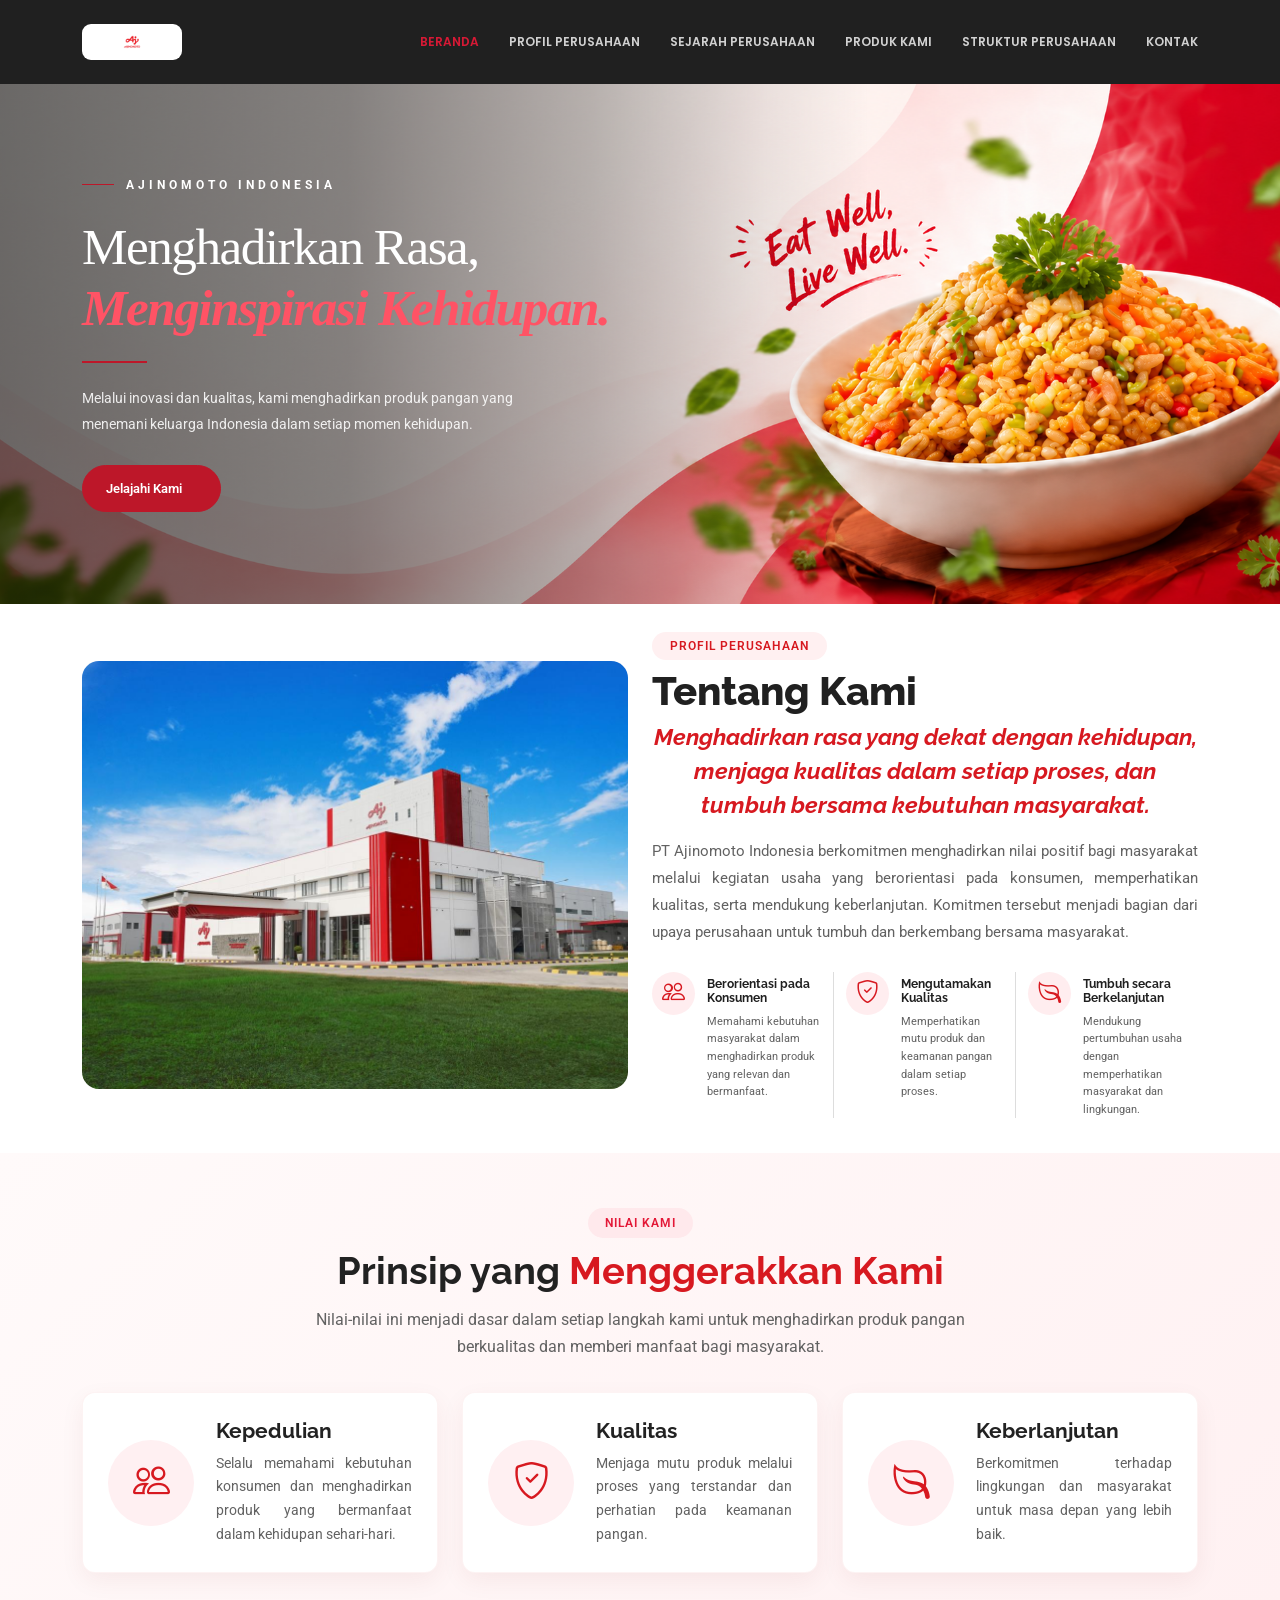
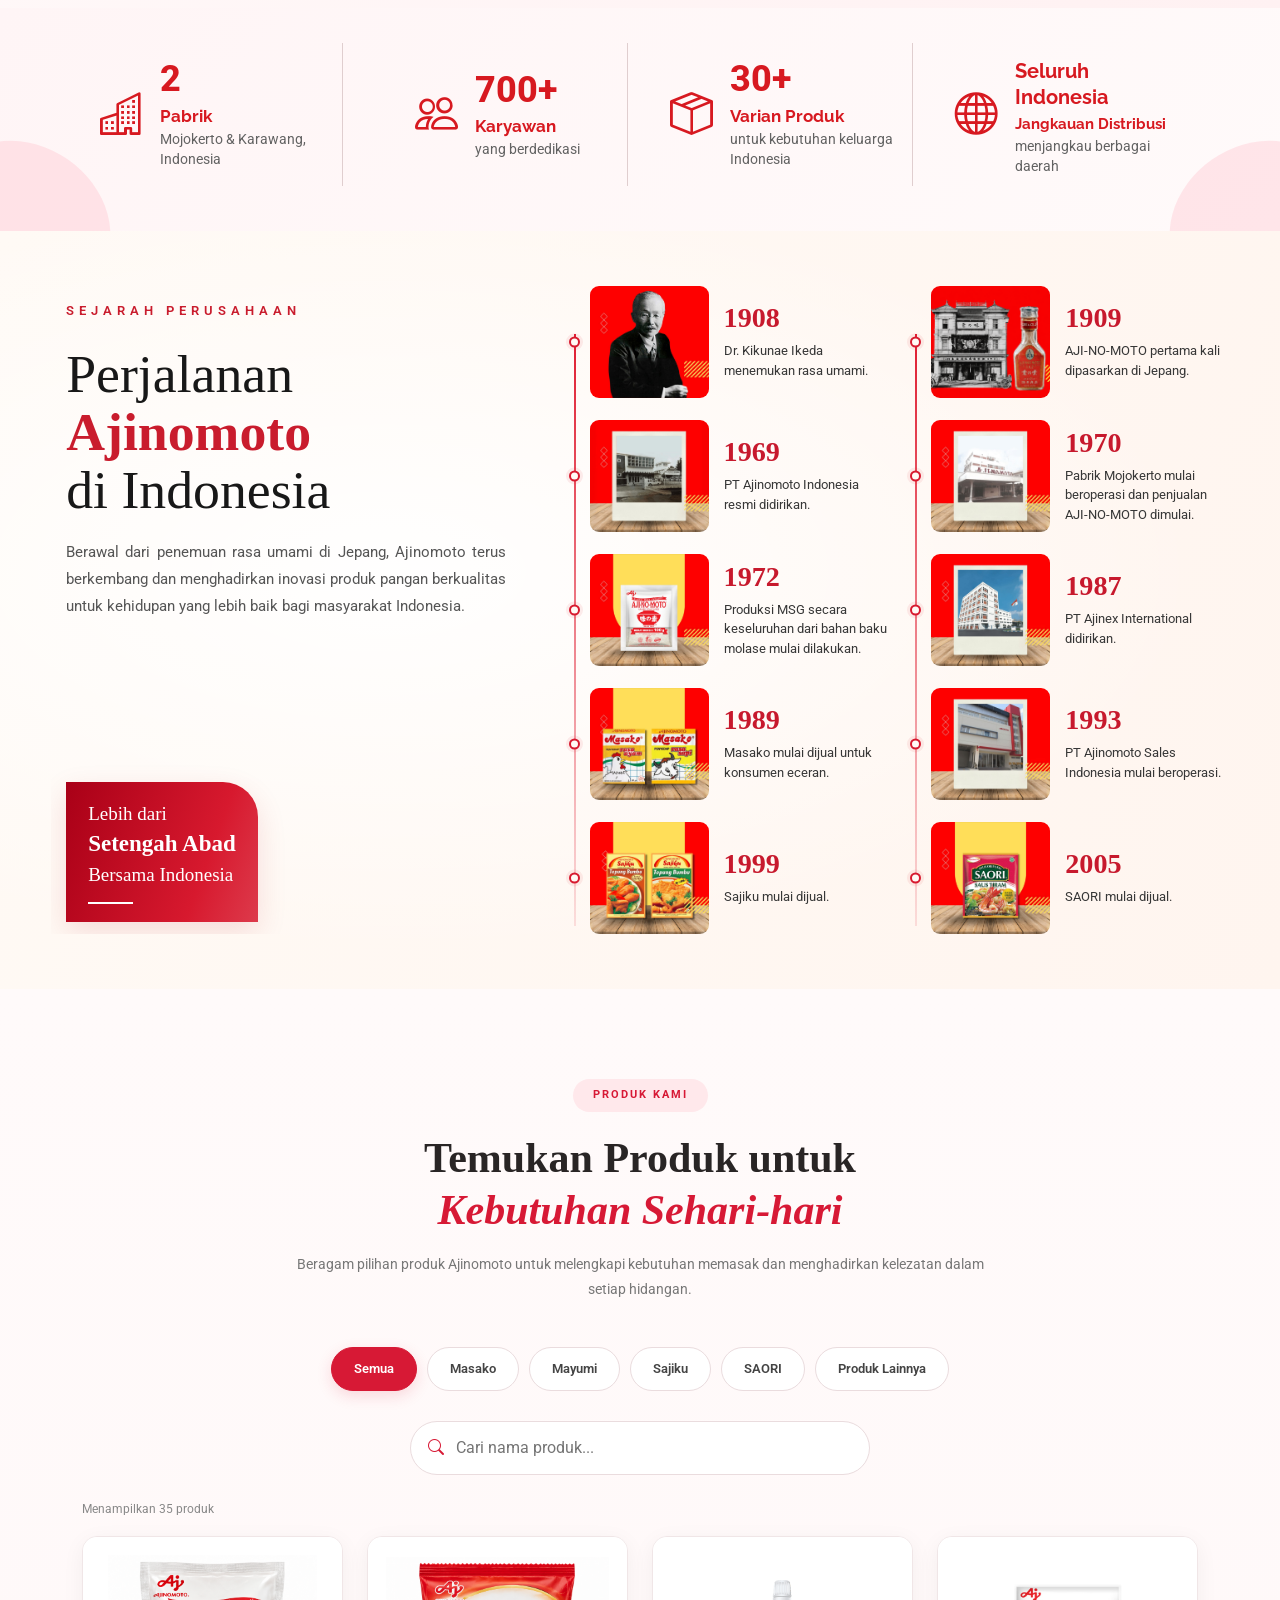
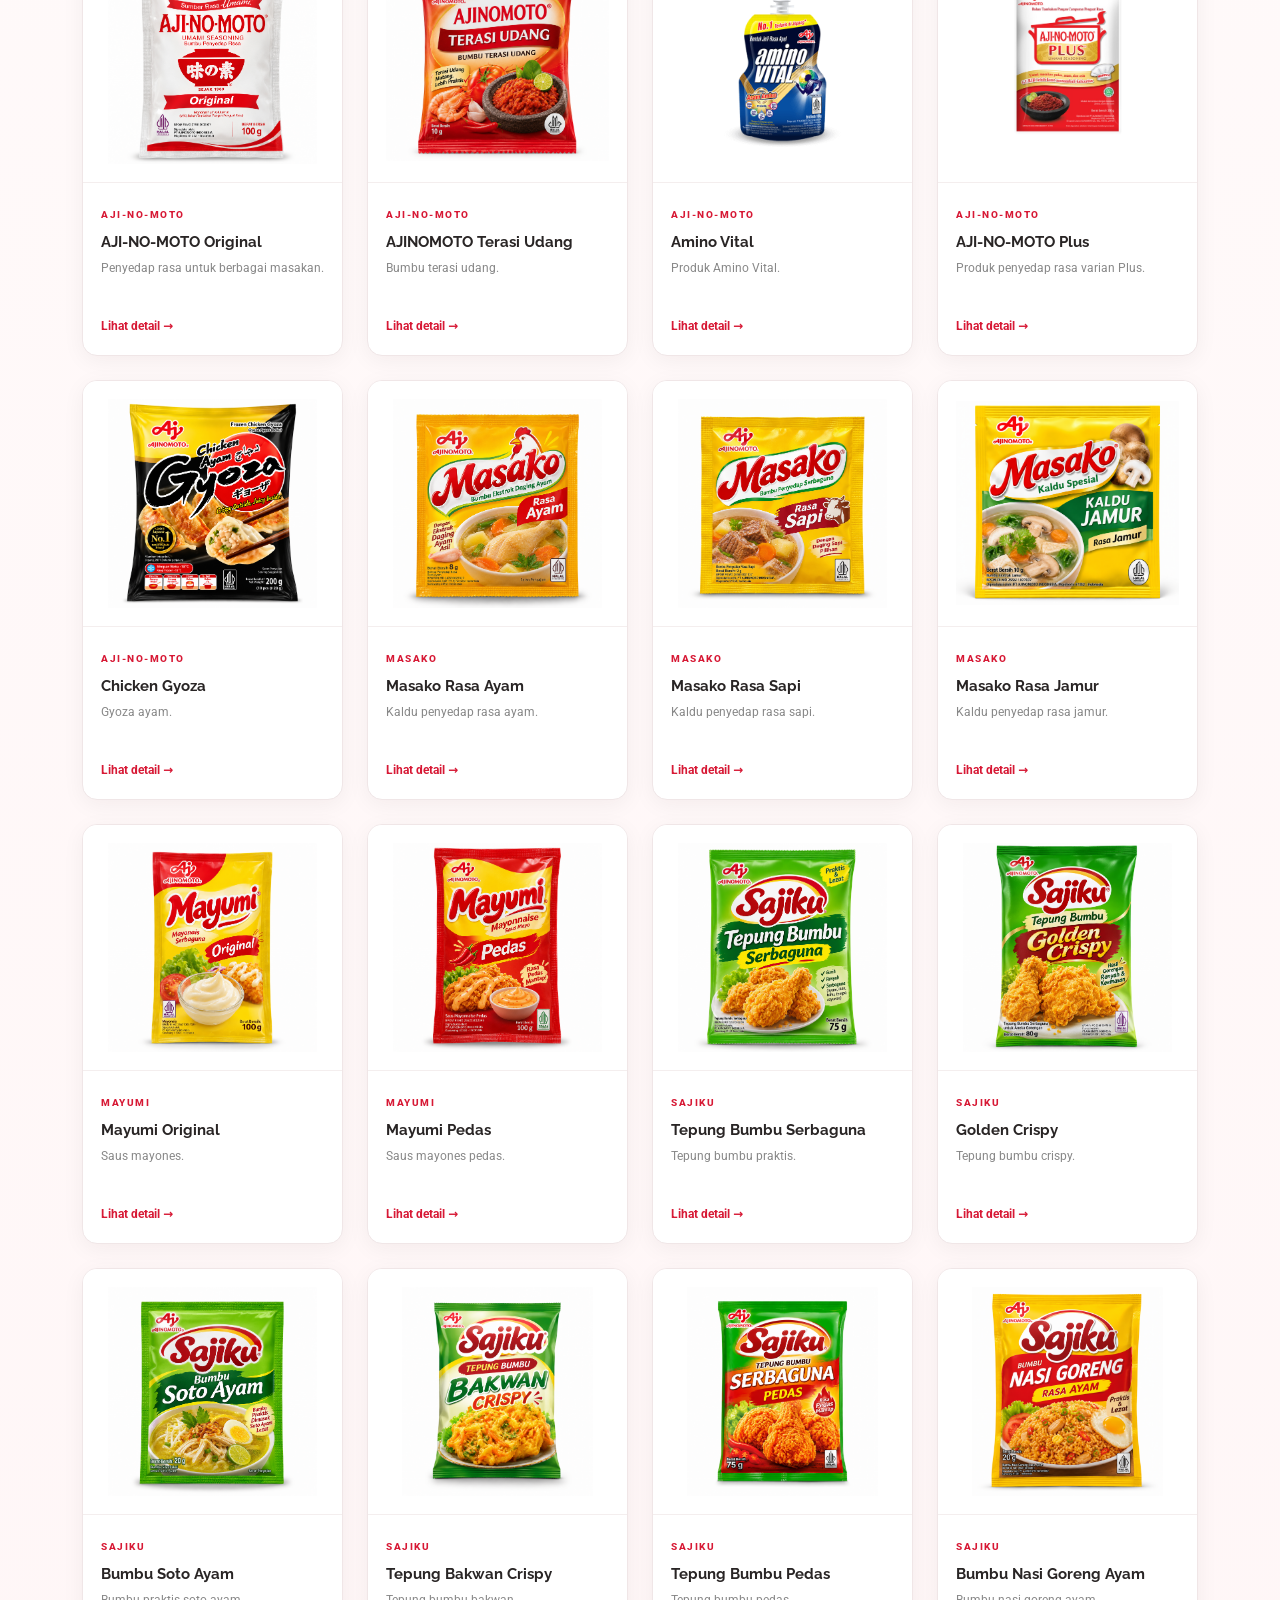
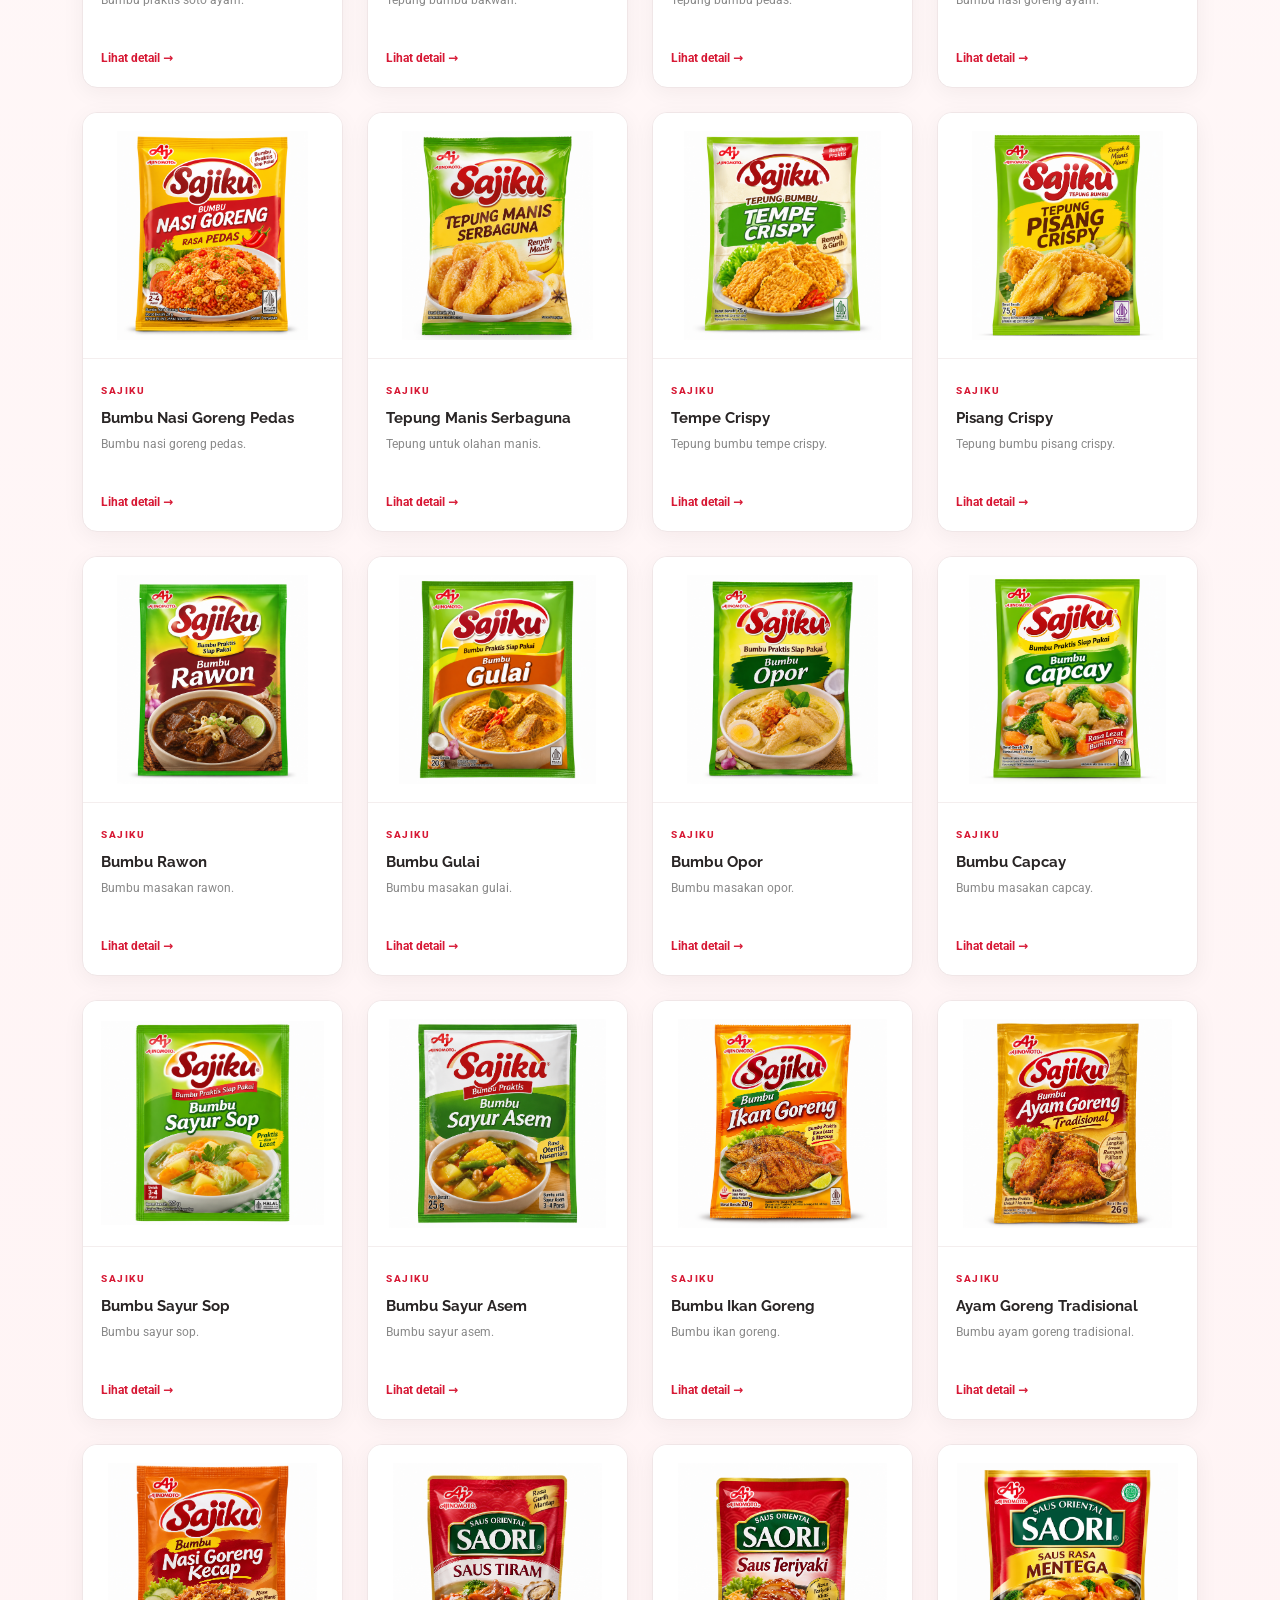
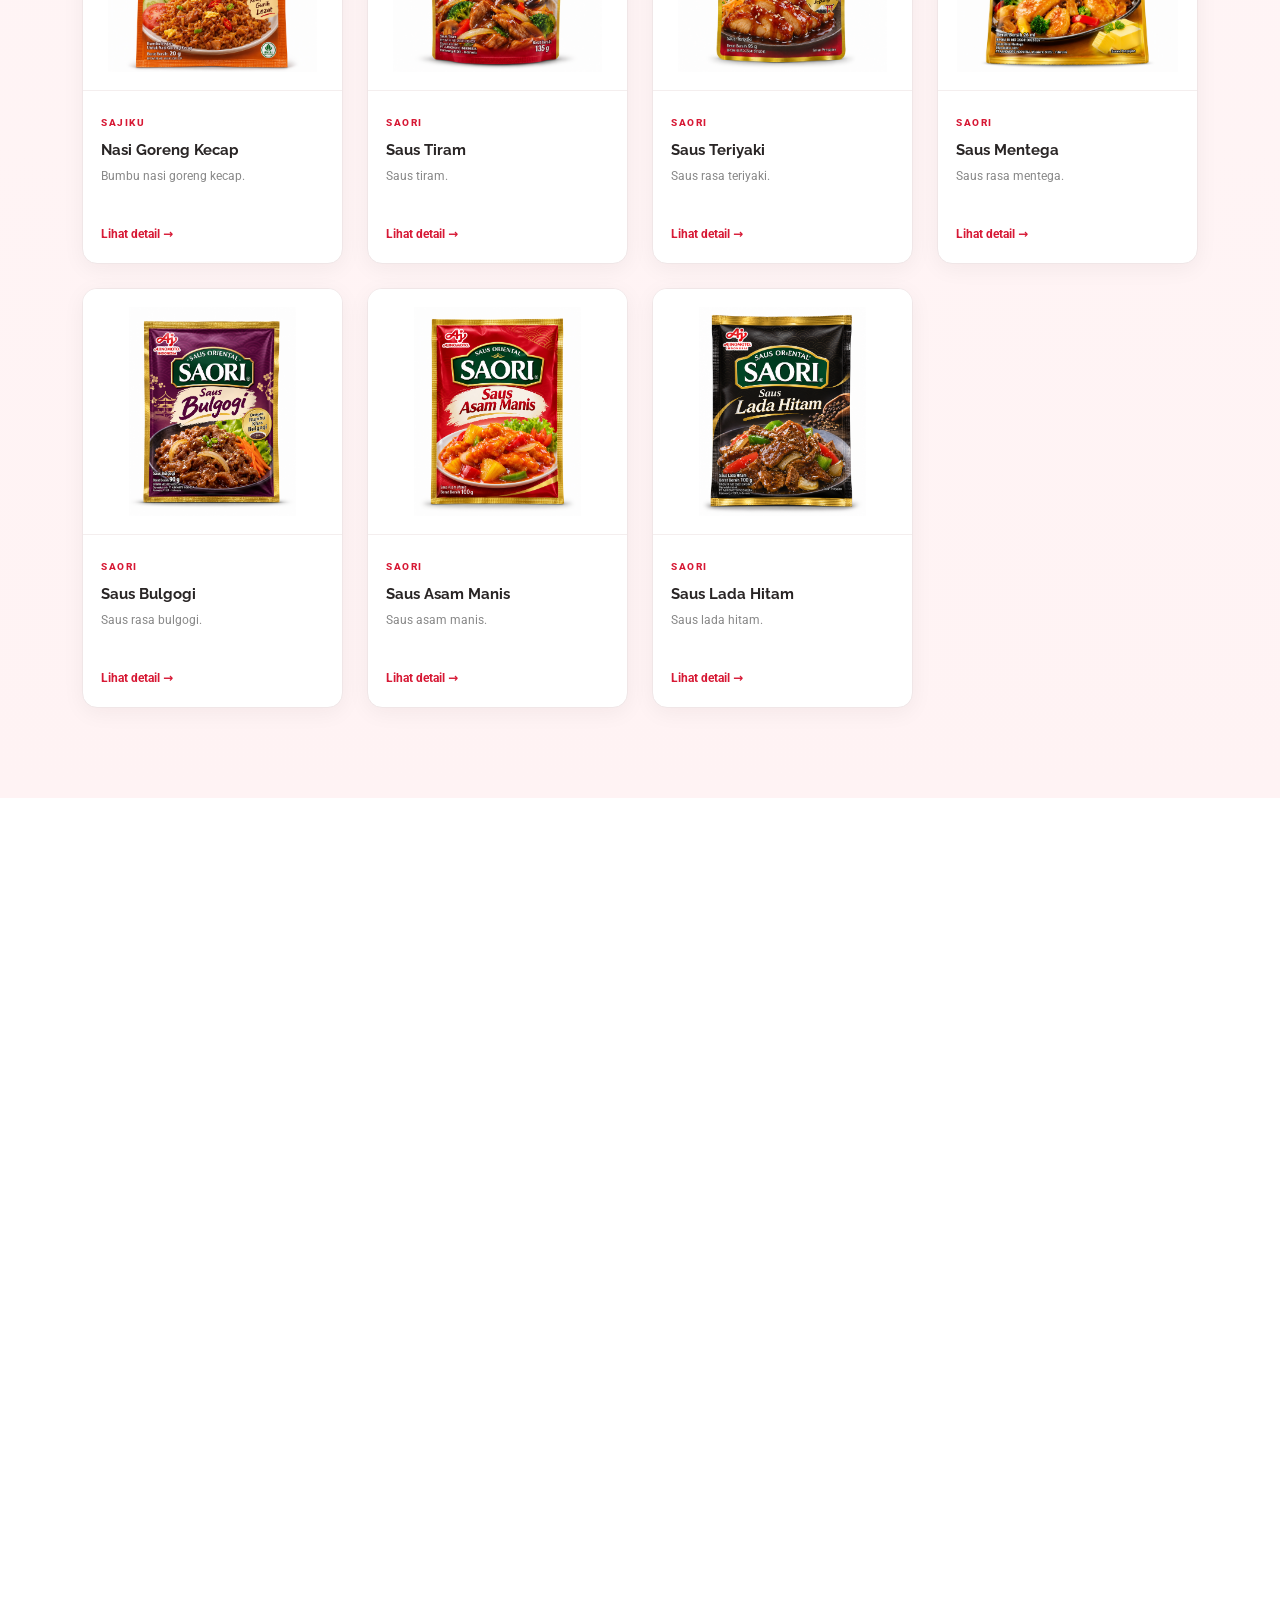
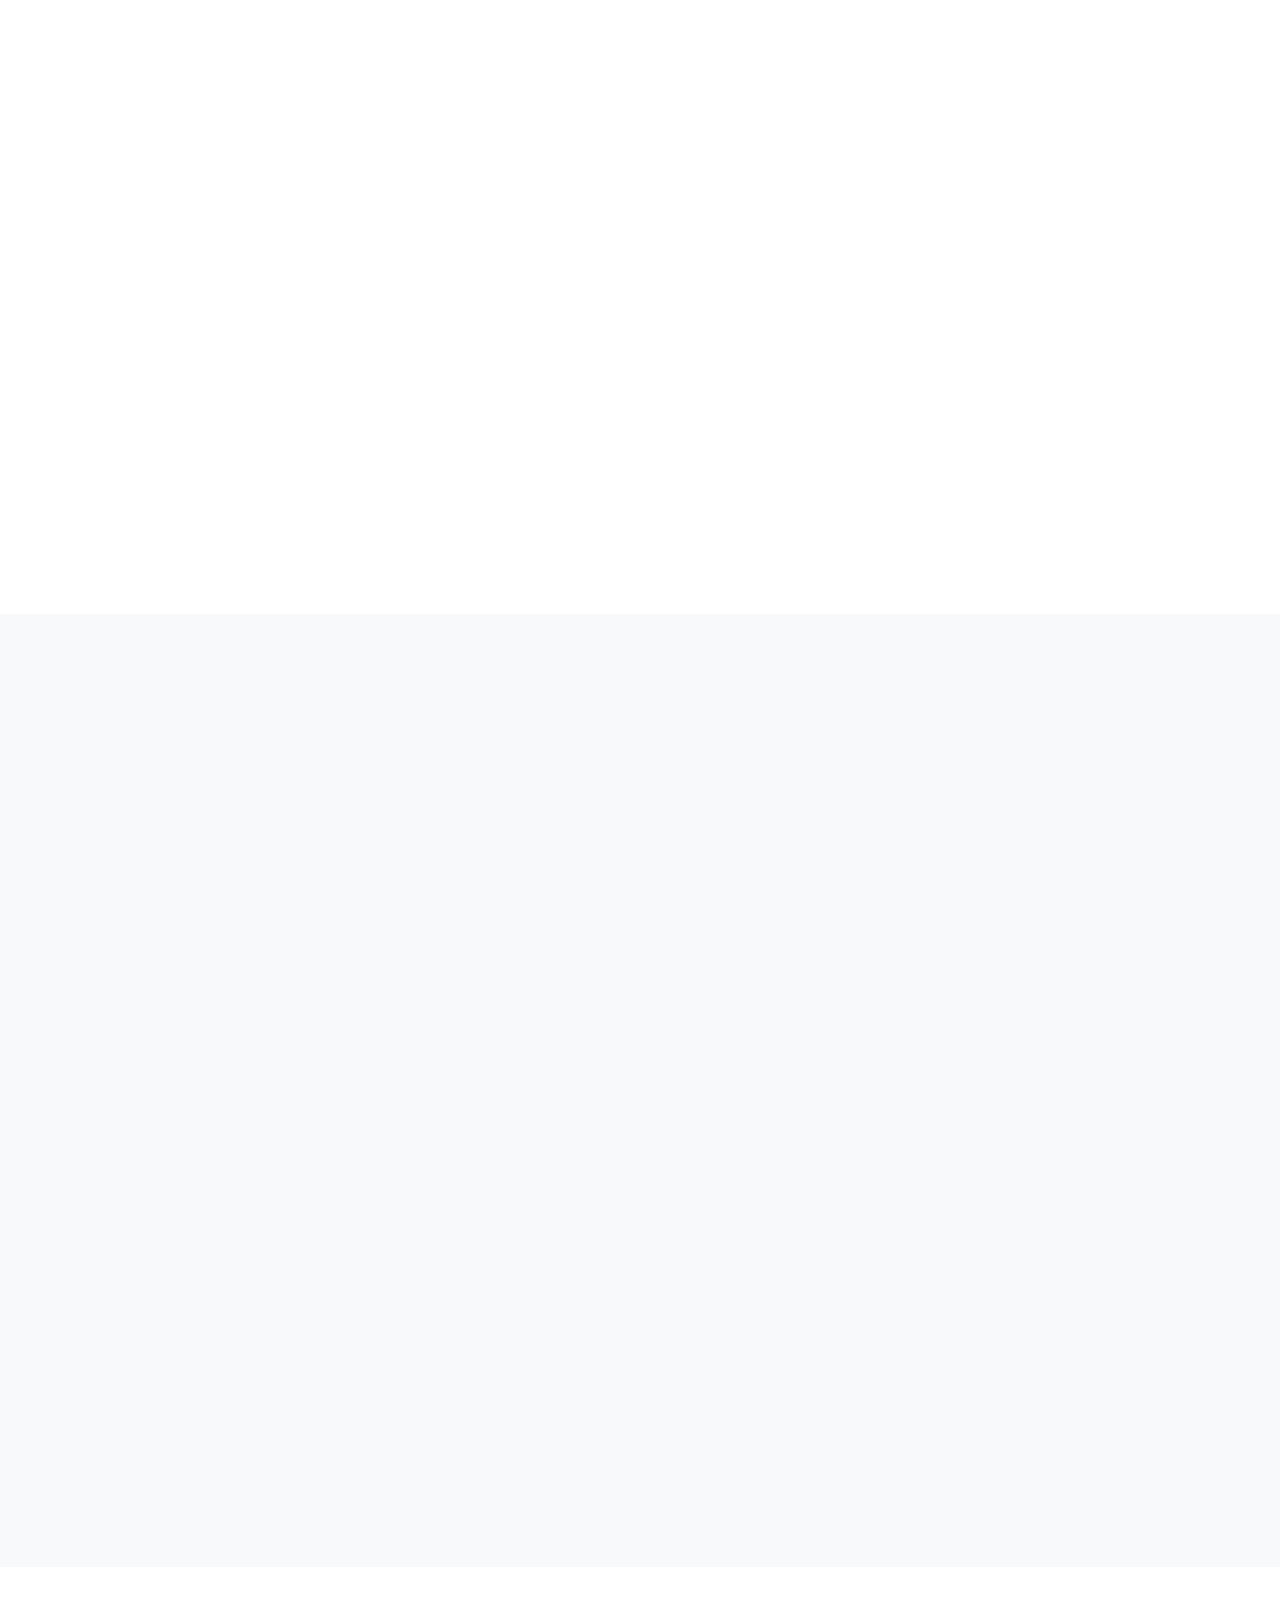
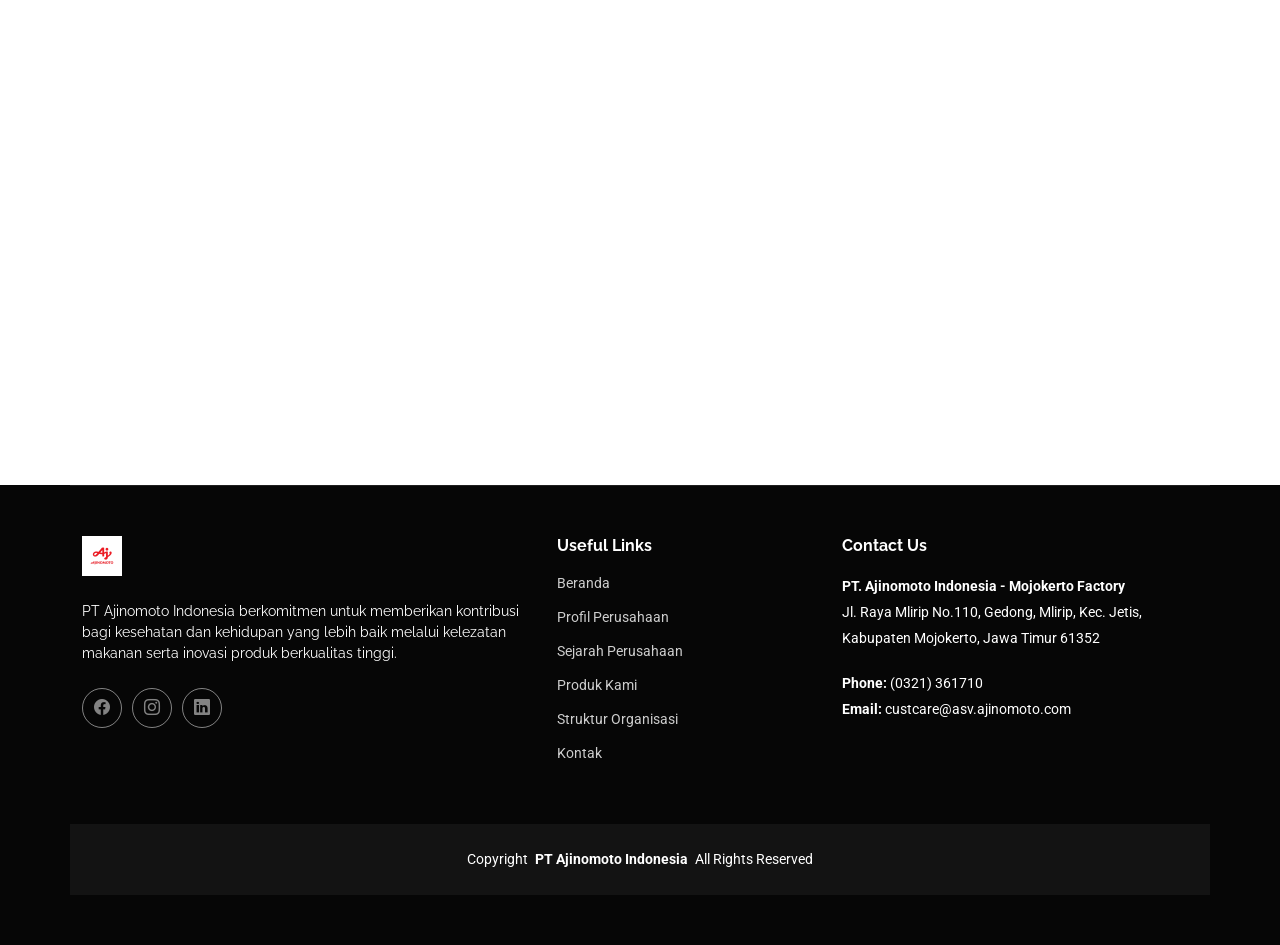
==== commit 5ec7119c: "revisi kode, favicon,ganti link, justify" ====
--- a/index.html
+++ b/index.html
@@ -9,7 +9,7 @@
   <meta name="keywords" content="">
 
   <!-- Favicons -->
-  <link href="assets/img/favicon.png" rel="icon">
+  <link href="assets/img/faviconnew.png" rel="icon">
   <link href="assets/img/apple-touch-icon.png" rel="apple-touch-icon">
 
   <!-- Fonts -->
@@ -57,8 +57,6 @@
         <i class="mobile-nav-toggle d-xl-none bi bi-list"></i>
       </nav>
 
-      <a class="btn-getstarted" href="#about">Get Started</a>
-
     </div>
   </header>
 
@@ -92,15 +90,10 @@
     </p>
 
     <div class="hero-actions">
-      <a href="#about" class="hero-btn-primary">
+      <a href="https://youtu.be/i88FsbpKXYw?si=tqiyVTmn_jNMyTrF" target="_blank" class="hero-btn-primary" >
         Jelajahi Kami
         <span></span>
       </a>
-
-    </div>
-
-    <div class="hero-caption">
-      QUALITY · INNOVATION · COMMITMENT
     </div>
 
   </div>
@@ -153,7 +146,7 @@
             </div>
             <div>
               <h4>Berorientasi pada Konsumen</h4>
-              <p>
+              <p> 
                 Memahami kebutuhan masyarakat dalam menghadirkan
                 produk yang relevan dan bermanfaat.
               </p>
@@ -223,7 +216,7 @@
 
           <div>
             <h3>Kepedulian</h3>
-            <p>
+            <p style="text-align: justify !important; display: block !important;">
               Selalu memahami kebutuhan konsumen dan menghadirkan
               produk yang bermanfaat dalam kehidupan sehari-hari.
             </p>
@@ -239,7 +232,7 @@
 
           <div>
             <h3>Kualitas</h3>
-            <p>
+            <p style="text-align: justify !important; display: block !important;">
               Menjaga mutu produk melalui proses yang terstandar
               dan perhatian pada keamanan pangan.
             </p>
@@ -255,7 +248,7 @@
 
           <div>
             <h3>Keberlanjutan</h3>
-            <p>
+            <p style="text-align: justify !important; display: block !important;">
               Berkomitmen terhadap lingkungan dan masyarakat
               untuk masa depan yang lebih baik.
             </p>
@@ -386,11 +379,12 @@
         </p>
       </div>
 
-      <div class="history-factory">
-        <img
-          src="assets/img/sejarah/pabrik-ajinomoto.jpg"
-          alt="Pabrik Ajinomoto Indonesia">
-      </div>
+     <div class="history-factory">
+    <img
+      src="assets/img/sejarah/pabrik-ajinomoto.jpg"
+      alt=""
+      onerror="this.style.display='none'">
+</div>
 
       <div class="history-slogan">
         <span>Lebih dari</span>
@@ -620,68 +614,74 @@
 <!-- /PRODUCT CATALOG SECTION -->
 
 
+
 <!-- MODAL DETAIL PRODUK -->
 <div class="modal fade product-modal"
-  id="productDetailModal"
-  tabindex="-1"
-  aria-labelledby="productModalTitle"
-  aria-hidden="true">
+     id="productDetailModal"
+     tabindex="-1"
+     aria-labelledby="productModalTitle"
+     aria-hidden="true">
 
   <div class="modal-dialog modal-dialog-centered modal-lg">
-
     <div class="modal-content">
 
       <button type="button"
-        class="product-modal-close"
-        data-bs-dismiss="modal"
-        aria-label="Tutup">
-
+              class="product-modal-close"
+              data-bs-dismiss="modal"
+              aria-label="Tutup">
         <i class="bi bi-x-lg"></i>
-
       </button>
 
       <div class="modal-body">
-
         <div class="row align-items-center g-4">
 
           <!-- GAMBAR PRODUK -->
           <div class="col-md-5">
-
             <div class="product-modal-image">
-
-              <img
-                id="modalProductImage"
-                src=""
-                alt="">
-
-            </div>
-
-          </div>
-
-          <!-- INFORMASI PRODUK -->
+              <img id="modalProductImage"
+                   src=""
+                   alt="">
+            </div>
+          </div>
+
+          <!-- INFORMASI DETAIL -->
           <div class="col-md-7">
 
-            <span
-              class="product-brand"
-              id="modalProductBrand">
+            <span class="product-modal-category"
+                  id="modalProductCategory">
             </span>
 
             <h3 id="productModalTitle"></h3>
 
-            <p id="modalProductDescription"></p>
-
-          </div>
-
-        </div>
-
-      </div>
-
-    </div>
-
+            <p class="product-modal-description"
+               id="modalProductDescription">
+            </p>
+
+            <div class="product-detail-section">
+              <h4>Informasi Produk</h4>
+              <p id="modalProductInfo"></p>
+            </div>
+
+            <div class="product-detail-section">
+              <h4>Fungsi dan Kegunaan</h4>
+              <p id="modalProductFunction"></p>
+            </div>
+
+            <div class="product-detail-section">
+              <h4>Cara Penggunaan</h4>
+              <p id="modalProductUsage"></p>
+            </div>
+
+          </div>
+
+        </div>
+      </div>
+
+    </div>
   </div>
-
 </div>
 <!-- /MODAL DETAIL PRODUK -->
+
 
 
 <!-- Team Section -->
@@ -890,7 +890,7 @@
           </a>
           <p>PT Ajinomoto Indonesia berkomitmen untuk memberikan kontribusi bagi kesehatan dan kehidupan yang lebih baik melalui kelezatan makanan serta inovasi produk berkualitas tinggi.</p>
             <div class="social-links d-flex mt-4">
-            <a href="https://id.linkedin.com/company/ajinomoto-indonesia" target="_blank" rel="noopener noreferrer"><i class="bi bi-facebook"></i></a>
+            <a href="https://www.facebook.com/p/PT-Ajinomoto-Indonesia-61569009602354/" target="_blank" rel="noopener noreferrer"><i class="bi bi-facebook"></i></a>
             <a href="https://www.instagram.com/ajinomoto.indonesia" target="_blank" rel="noopener noreferrer"><i class="bi bi-instagram"></i></a>
             <a href="https://id.linkedin.com/company/ajinomoto-indonesia" target="_blank" rel="noopener noreferrer"><i class="bi bi-linkedin"></i></a>
           </div>
@@ -967,12 +967,8 @@
 
 
 
-  <!-- Main JS File -->
-  <script src="assets/js/main.js"></script>
+ <!-- Main JS File -->
+<script src="assets/js/main.js"></script>
 
 </body>
 </html>
-<script src="assets/js/main.js"></script>
-</body>
-</html>
-
--- a/assets/css/main.css
+++ b/assets/css/main.css
@@ -3581,3 +3581,198 @@
     background-color: #b9152d !important;
     color: #ffffff !important;
 }
+
+/* ==========================================
+   FINAL REVISION - WEBSITE AJINOMOTO
+   ========================================== */
+
+/* 1. TEKS JUSTIFY - TENTANG KAMI */
+.about-description {
+  text-align: justify !important;
+  text-justify: inter-word;
+  line-height: 1.8;
+}
+
+
+/* ==========================================
+   PERBAIKAN ALIGNMENT TEKS
+   ========================================== */
+
+/* Tentang Kami - paragraf utama tetap justify */
+.about-description {
+  text-align: justify !important;
+  line-height: 1.8;
+}
+
+/* Berorientasi pada Konsumen,
+   Mengutamakan Kualitas,
+   Tumbuh secara Berkelanjutan */
+.value-item p {
+  text-align: left !important;
+  text-justify: auto !important;
+  line-height: 1.6;
+  word-spacing: normal;
+}
+
+/* Kepedulian, Kualitas,
+   dan Keberlanjutan */
+.principle-card p {
+  text-align: left !important;
+  text-justify: auto !important;
+  line-height: 1.7;
+  word-spacing: normal;
+}
+
+/* 4. POPUP DETAIL PRODUK */
+.product-modal .modal-content {
+  border: 1px solid #f2dada;
+  border-radius: 20px;
+  overflow: hidden;
+  background: #ffffff;
+  box-shadow: 0 20px 60px rgba(0, 0, 0, 0.15);
+}
+
+.product-modal .modal-body {
+  padding: 35px;
+}
+
+.product-modal .modal-dialog {
+  max-width: 950px;
+}
+
+.product-modal-close {
+  position: absolute;
+  top: 15px;
+  right: 15px;
+  z-index: 10;
+  width: 36px;
+  height: 36px;
+  border: none;
+  border-radius: 50%;
+  background: #fff0f1;
+  color: #d71920;
+  cursor: pointer;
+  transition: .3s;
+}
+
+.product-modal-close:hover {
+  background: #d71920;
+  color: #ffffff;
+}
+
+/* GAMBAR POPUP */
+.product-modal-image {
+  min-height: 300px;
+  padding: 20px;
+  display: flex;
+  align-items: center;
+  justify-content: center;
+  background: #fff7f7;
+  border: 1px solid #f7e5e5;
+  border-radius: 15px;
+}
+
+.product-modal-image img {
+  width: 100%;
+  max-height: 340px;
+  object-fit: contain;
+}
+
+/* KATEGORI PRODUK */
+.product-modal-category {
+  display: inline-block;
+  padding: 6px 14px;
+  border-radius: 30px;
+  background: #fff0f1;
+  color: #d71920;
+  font-size: 11px;
+  font-weight: 800;
+  letter-spacing: 1px;
+  text-transform: uppercase;
+}
+
+/* JUDUL PRODUK */
+.product-modal h3 {
+  margin: 12px 0;
+  color: #252525;
+  font-family: Georgia, serif;
+  font-size: 29px;
+  font-weight: 700;
+}
+
+/* DESKRIPSI */
+.product-modal-description {
+  color: #777777;
+  font-size: 14px;
+  line-height: 1.7;
+  text-align: justify;
+}
+
+/* BAGIAN INFORMASI */
+.product-detail-section {
+  padding: 13px 0;
+  border-top: 1px solid #f0dddd;
+}
+
+.product-detail-section h4 {
+  margin-bottom: 7px;
+  color: #d71920;
+  font-size: 14px;
+  font-weight: 700;
+}
+
+.product-detail-section p {
+  margin: 0;
+  color: #626262;
+  font-size: 13px;
+  line-height: 1.8;
+  text-align: justify;
+}
+
+/* 5. RESPONSIVE POPUP */
+@media (max-width: 768px) {
+  .product-modal .modal-body {
+    padding: 22px;
+  }
+
+  .product-modal-image {
+    min-height: 220px;
+  }
+
+  .product-modal-image img {
+    max-height: 230px;
+  }
+
+  .product-modal h3 {
+    font-size: 24px;
+  }
+}
+/* JUSTIFY PARAGRAF SEJARAH */
+#sejarah.aj-history .history-heading p {
+    text-align: justify !important;
+    text-justify: inter-word;
+    line-height: 1.8;
+    max-width: 440px;
+}
+/* POSISI GAMBAR DEKORATIF SEJARAH */
+#sejarah .history-factory {
+    z-index: 0;
+    pointer-events: none;
+}
+
+#sejarah .history-heading {
+    position: relative;
+    z-index: 2;
+}
+/* Hilangkan tombol scroll to top */
+.scroll-top {
+    display: none !important;
+}
+/* FOOTER - HOVER LINK MERAH AJINOMOTO */
+footer a:hover,
+.footer a:hover,
+#footer a:hover,
+.footer-links a:hover {
+    color: #d71920 !important;
+    transition: color 0.3s ease;
+}
